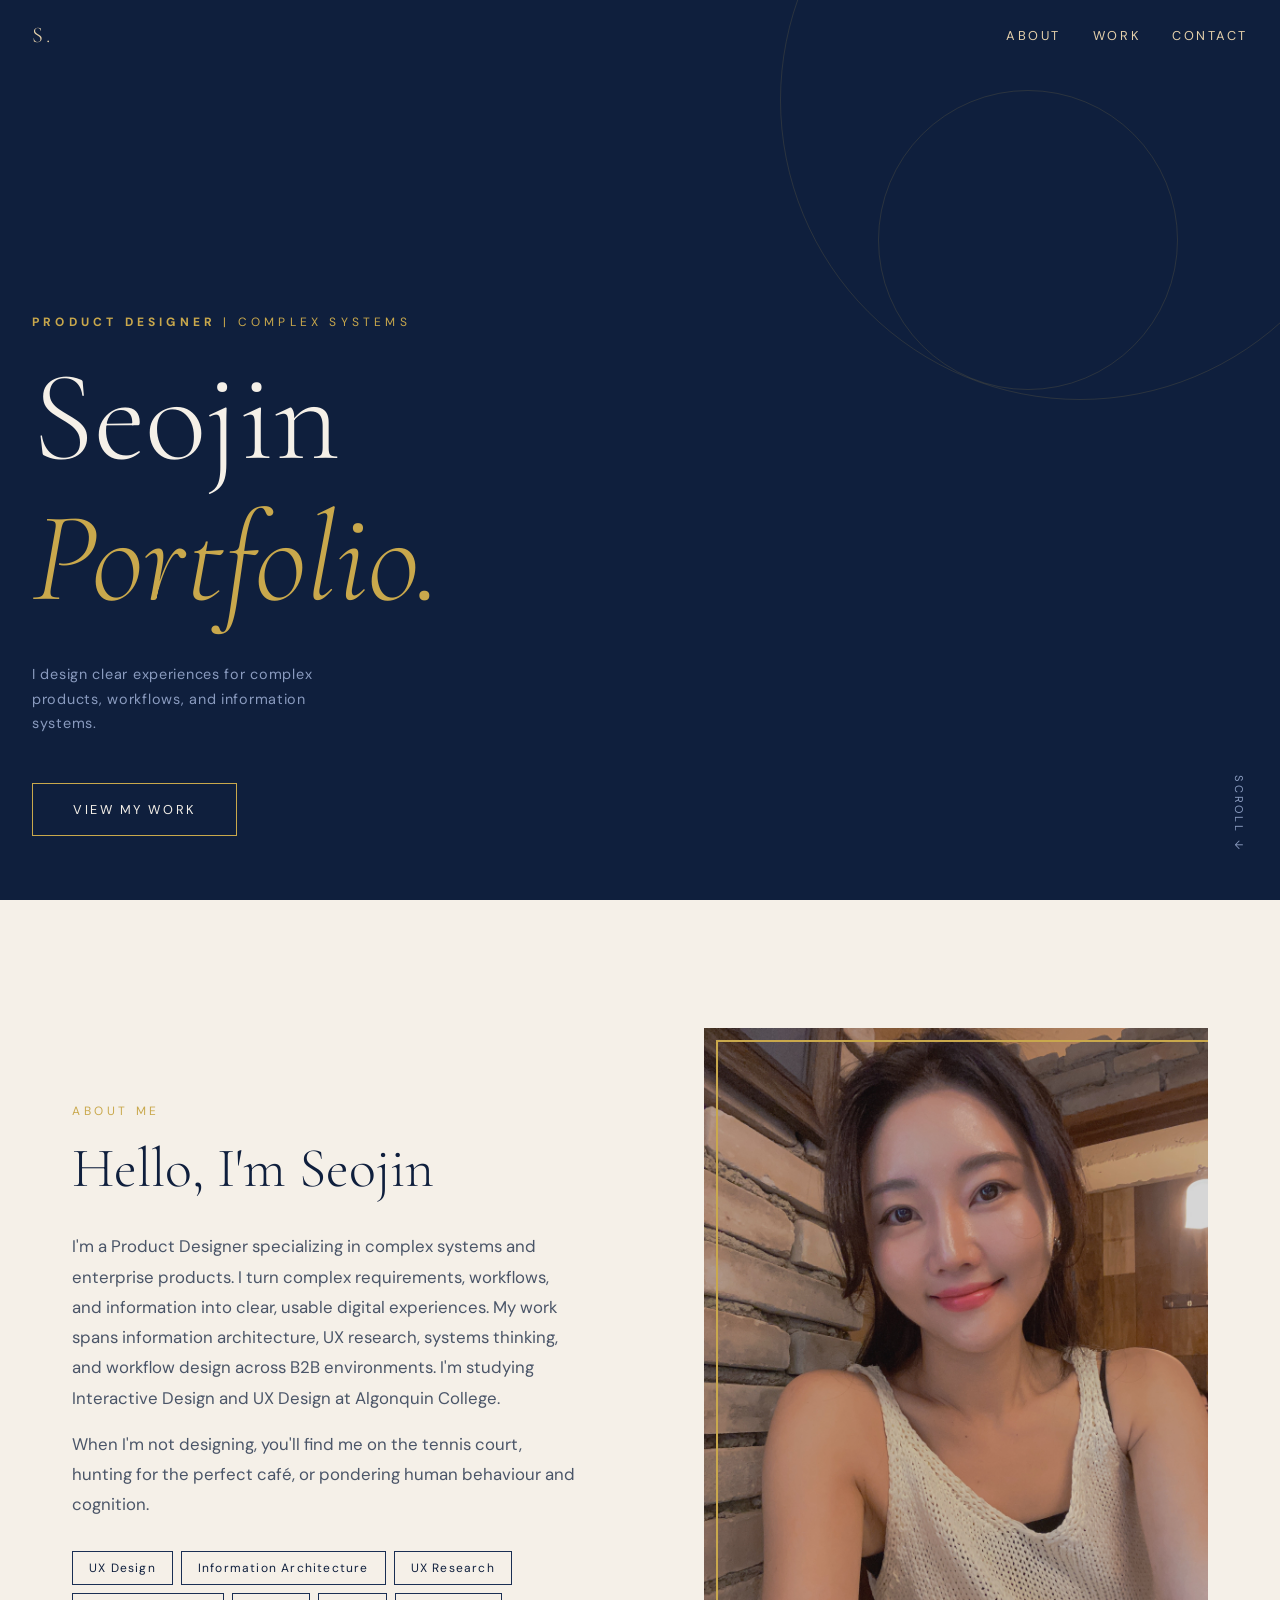
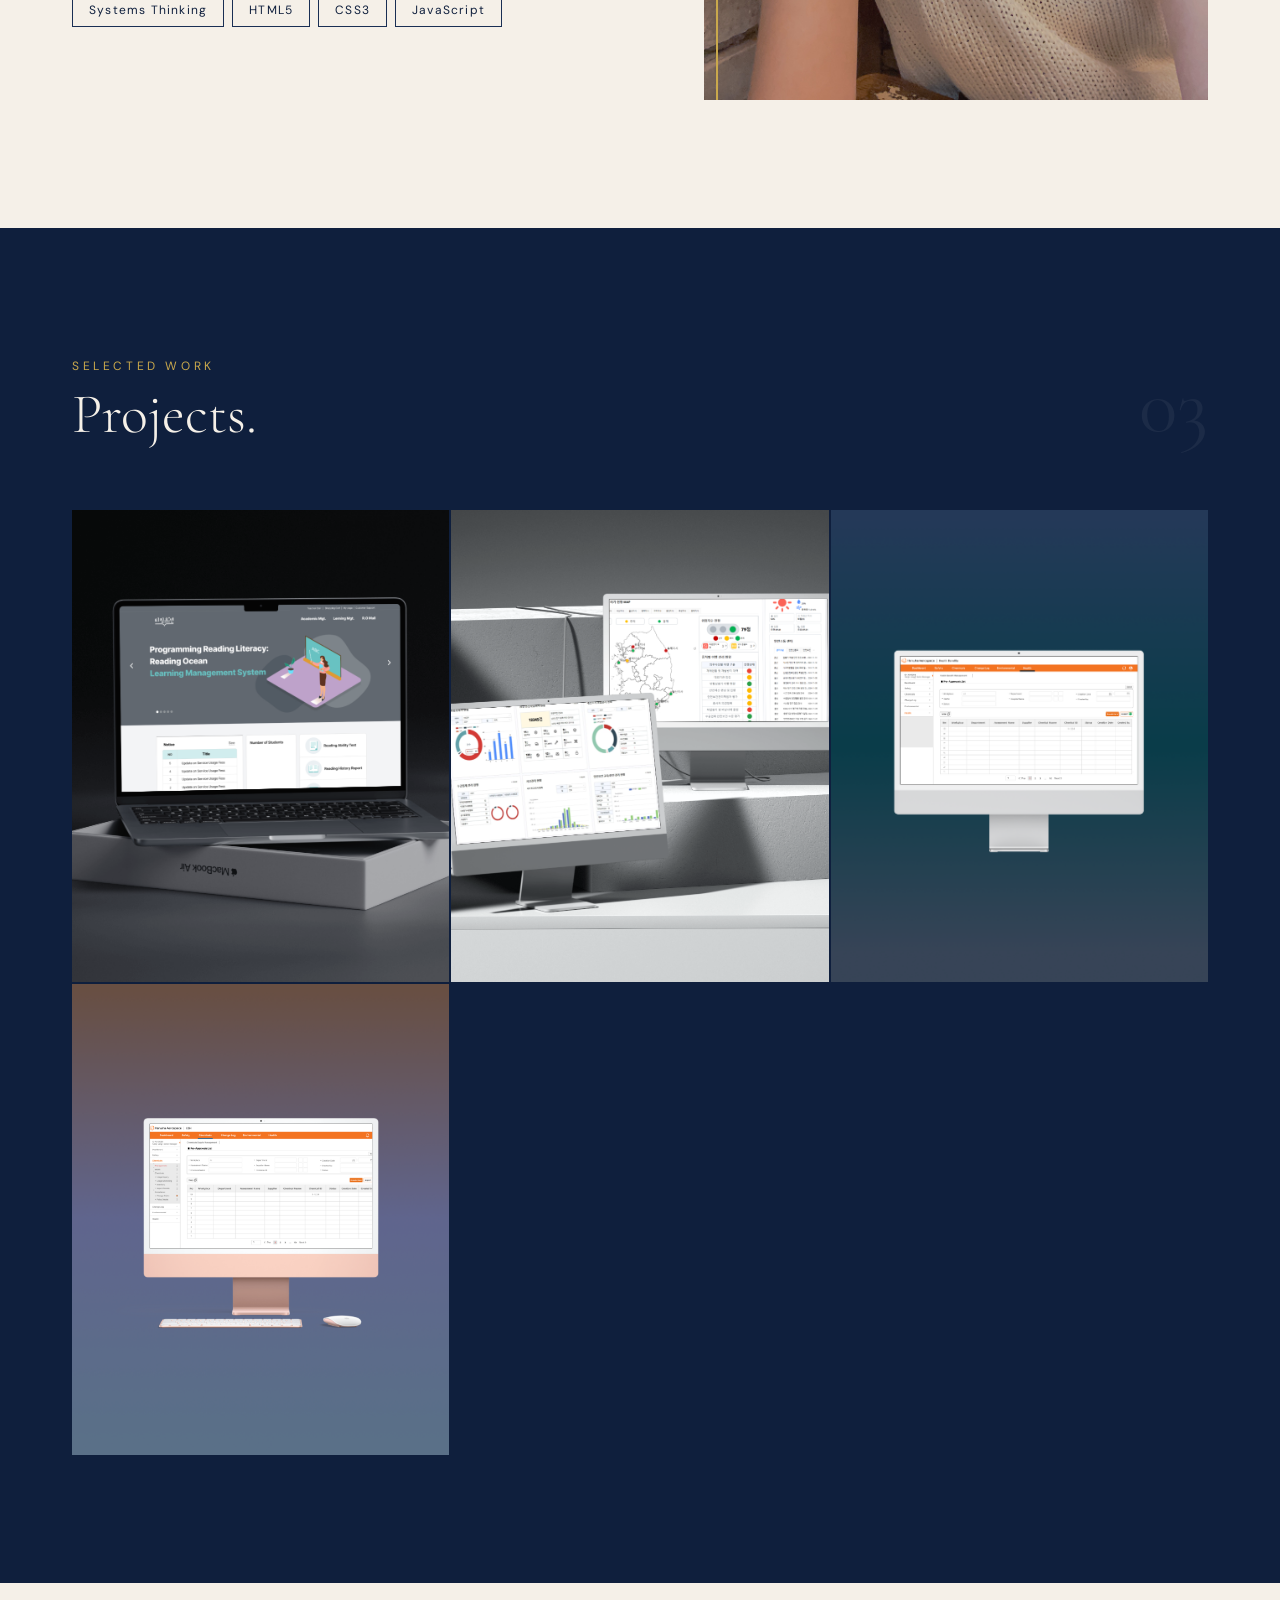
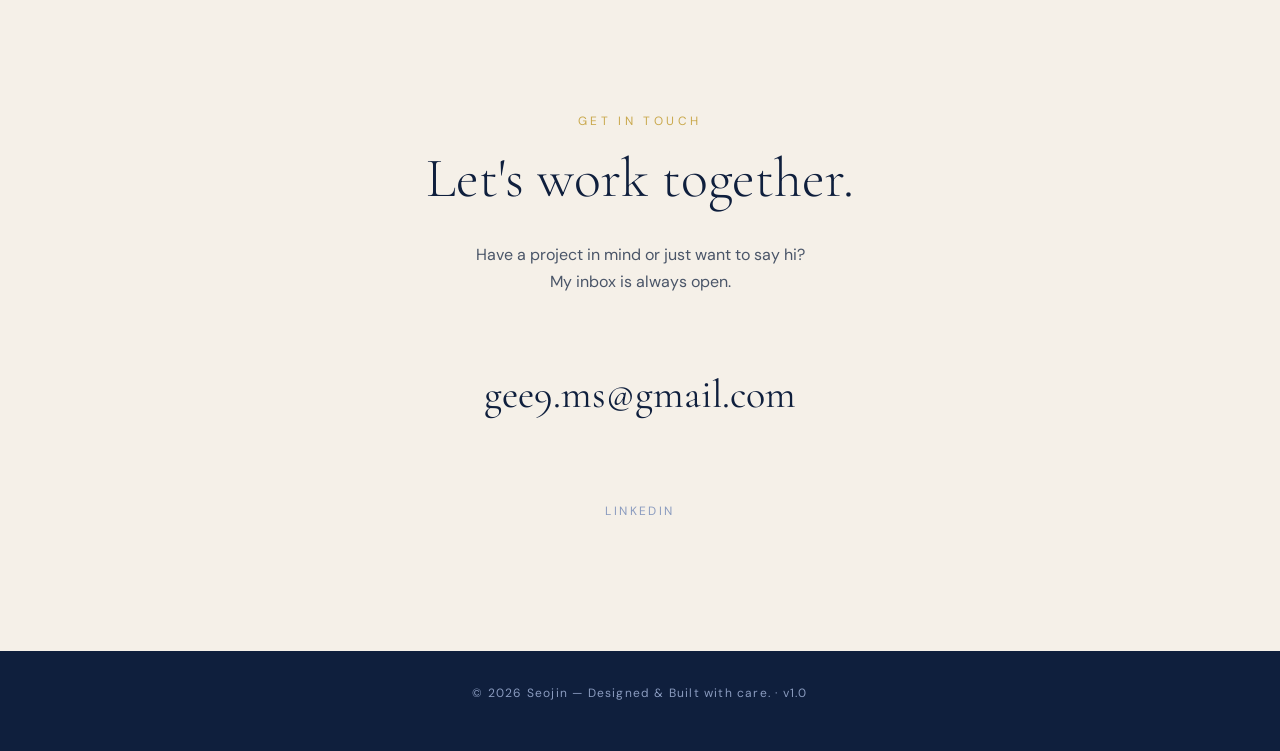
==== index.html @ 17ba5d55 "Update index.html" ====
<!DOCTYPE html>
<html lang="en">

<head>
  <meta charset="UTF-8" />
  <meta name="viewport" content="width=device-width, initial-scale=1.0" />
  <title>Seojin — Portfolio</title>

  <!-- Google Fonts -->
  <link rel="icon" type="image/svg+xml" href="favicon.svg">
  <link rel="preconnect" href="https://fonts.googleapis.com" />
  <link rel="preconnect" href="https://fonts.gstatic.com" crossorigin />
  <link href="https://fonts.googleapis.com/css2?family=Cormorant+Garamond:ital,wght@0,300;0,400;1,300;1,400&family=DM+Sans:wght@300;400;500&display=swap" rel="stylesheet" />

  <!-- CSS Normalize — must come BEFORE styles.css -->
  <link rel="stylesheet" href="css/normalize.css" />

  <!-- Main Stylesheet — last link in <head> -->
  <link rel="stylesheet" href="css/styles.css" />
</head>

<body>
 
  <!-- =====================================================================
       Navigation
       ===================================================================== -->
  <nav class="nav" aria-label="Main navigation">
    <a href="#hero" class="nav__logo">S.</a>
    
    <ul class="nav__links">
      <li><a href="#about">About</a></li>
      <li><a href="#projects">Work</a></li>
      <li><a href="#contact">Contact</a></li>
    </ul>
  </nav>


  <!-- =====================================================================
       SECTION 1 — Hero
       ===================================================================== -->
  <section class="hero" id="hero">

    <!-- Decorative background geometry -->
    <div class="hero__bg" aria-hidden="true">
      <div class="hero__circle hero__circle--1"></div>
      <div class="hero__circle hero__circle--2"></div>
    </div>

    <div class="hero__content">
      <p class="hero__eyebrow"><b>Product Designer</b> | Complex Systems</p>

      <h1 class="hero__name">
        Seojin
        <span>Portfolio.</span>
      </h1>

      <p class="hero__tagline">
        I design clear experiences for complex products, workflows, and information systems.
      </p>

      <a href="#projects" class="hero__cta">View My Work</a>
    </div>

    <p class="hero__scroll" aria-hidden="true">Scroll ↓</p>
  </section>


  <!-- =====================================================================
       SECTION 2 — About Me
       ===================================================================== -->
  <section class="about" id="about">

    <!-- Text column -->
    <div class="about__text-col">
      <p class="about__label">About Me</p>
      <h2 class="about__heading">Hello, I'm Seojin</h2>
      <p class="about__text">
        I'm a Product Designer specializing in complex systems and enterprise products.
        I turn complex requirements, workflows, and information into clear, usable digital experiences.
        My work spans information architecture, UX research, systems thinking, and workflow design
        across B2B environments.
        
        I'm studying Interactive Design and UX Design at Algonquin College.
      </p>
      <p class="about__text">
        When I'm not designing, you'll find me on the tennis court,
        hunting for the perfect café, or pondering human behaviour and cognition.
      </p>

      <ul class="about__skills" aria-label="Skills">
        <li class="about__skill-tag">UX Design</li>
        <li class="about__skill-tag">Information Architecture</li>
        <li class="about__skill-tag">UX Research</li>
        <li class="about__skill-tag">Systems Thinking</li>
        
        <li class="about__skill-tag">HTML5</li>
        <li class="about__skill-tag">CSS3</li>
        <li class="about__skill-tag">JavaScript</li>
      </ul>
    </div>

    <!-- Image / placeholder column -->
    <div class="about__image-wrap">
      <img src="images/about.JPG" alt="profile">
      <div class="about__placeholder" aria-hidden="true">K</div>
    </div>

  </section>


  <!-- =====================================================================
       SECTION 3 — Projects / Works
       ===================================================================== -->
  <section class="projects" id="projects">
    <div class="container">

      <div class="projects__header">
        <div>
          <p class="projects__label">Selected Work</p>
          <h2 class="projects__heading">Projects.</h2>
        </div>
        <span class="projects__count" aria-hidden="true">03</span>
      </div>

      <ul class="projects__grid" aria-label="Project list">

        <!-- Project 01 -->
        <li class="project-card project-card--1">
          <img src="images/reading-main-output.png" alt="brand-identtity-projt">
          <a href="lms.html">
          <div class="project-card__inner">
            <span class="project-card__num">01</span>
            <h3 class="project-card__title">LMS Redesign</h3>
            <span class="project-card__tag">B2B · Workflow · UX Research </span>
          </div>
          </a>
        </li>

        <!-- Project 02 -->
        <li class="project-card project-card--2">
          <img src="images/knoc-dashboard (2).png" alt="responsive-web-projt">
          <a href="knoc-dashboard-v2.html">
          <div class="project-card__inner">
            <span class="project-card__num">02</span>
            <h3 class="project-card__title">Public Sector Dashboard</h3>
            <span class="project-card__tag">Data Visualization · Multi-system Workflow · Enterprise UX</span>
          </div>
        </a>
        </li>

         <!-- Project 03 -->
        <li class="project-card project-card--3">
          <img src="images/hanwha-health-hero.png" alt="hanwha-health-benefit-erp-prjt">
          <a href="hanwha-health.html">
          <div class="project-card__inner">
            <span class="project-card__num">03</span>
            <h3 class="project-card__title">Health Befefit ERP</h3>
            <span class="project-card__tag">IA · Complex Workflowv · Reverse Engineering</span>
          </div>
          </a>
        </li>
        
        <!-- Project 04 -->
        <li class="project-card project-card--4">
          <a href="hanwha-chemical.html">
          <img src="images/hanwha-solution.png" alt="hanwha-chmcal-supply-erp-prjt">
           <div class="project-card__inner">
            <span class="project-card__num">04</span>
            <h3 class="project-card__title">Chemical Supply Mngt. ERP</h3>
            <span class="project-card__tag">IA · System Design · ERD data mapping </span>
          </div>
          </a>
        </li>

      </ul>
    </div>
  </section>


  <!-- =====================================================================
       SECTION 4 — Contact
       ===================================================================== -->
  <section class="contact" id="contact">
    <p class="contact__label">Get In Touch</p>
    <h2 class="contact__heading">Let's work together.</h2>
    <p class="contact__text">
      Have a project in mind or just want to say hi?<br />
      My inbox is always open.
    </p>

    <a href="mailto:gee9.ms@gmail.com" class="contact__email">
      gee9.ms@gmail.com
    </a>

    <ul class="contact__socials" aria-label="Social links">
      <li><a href="#" class="contact__social-link"></a></li>
      <li><a href="https://linkedin.com/in/seojin10" class="contact__social-link" target="_blank" rel="noopenner noreferrer">LinkedIn</a></li>
      <li><a href="#" class="contact__social-link"></a></li>
    </ul>
  </section>


  <!-- =====================================================================
       Footer
       ===================================================================== -->
  <footer class="footer">
    <p>&copy; 2026 Seojin — Designed &amp; Built with care. · v1.0</p>
  </footer>

</body>
</html>
---- css/styles.css ----
/* ==========================================================================
   styles.css — Kyunga Portfolio
   Author: Kyunga (with AI assistance — see OCN for details)
   ========================================================================== */

/* --------------------------------------------------------------------------
   CSS Custom Properties (Design Tokens)
   -------------------------------------------------------------------------- */
:root {
  --navy:        #0f1f3d;
  --navy-light:  #1a2f54;
  --cream:       #f5f0e8;
  --cream-dark:  #e8e0d0;
  --gold:        #c9a84c;
  --text-dark:   #0f1f3d;
  --text-light:  #f5f0e8;
  --text-muted:  #8a9bbf;

  --font-display: 'Cormorant Garamond', Georgia, serif;
  --font-body:    'DM Sans', Helvetica, sans-serif;

  --transition-fast:   0.25s ease;
  --transition-medium: 0.5s cubic-bezier(0.4, 0, 0.2, 1);

  --spacing-xs:  0.5rem;
  --spacing-sm:  1rem;
  --spacing-md:  2rem;
  --spacing-lg:  4rem;
  --spacing-xl:  8rem;

  --max-width: 1200px;
}

/* --------------------------------------------------------------------------
   Base Styles
   -------------------------------------------------------------------------- */
*, *::before, *::after {
  box-sizing: border-box;
}

html {
  scroll-behavior: smooth;
}

body {
  font-family: var(--font-body);
  background-color: var(--cream);
  color: var(--text-dark);
  font-size: 1rem;
  line-height: 1.7;
  overflow-x: hidden;
}

img {
  /* All images are responsive */
  max-width: 100%;
  height: auto;
  display: block;
}

a {
  color: inherit;
  text-decoration: none;
}

ul {
  list-style: none;
  margin: 0;
  padding: 0;
}

/* --------------------------------------------------------------------------
   Typography
   -------------------------------------------------------------------------- */
h1, h2, h3 {
  font-family: var(--font-display);
  font-weight: 300;
  line-height: 1.1;
  margin: 0;
}

h1 { font-size: clamp(3.5rem, 10vw, 8rem); }
h2 { font-size: clamp(2rem, 5vw, 3.5rem); }
h3 { font-size: 1.4rem; }

p {
  margin: 0 0 var(--spacing-sm);
}

/* --------------------------------------------------------------------------
   Layout Utilities
   -------------------------------------------------------------------------- */
.container {
  max-width: var(--max-width);
  margin: 0 auto;
  padding: 0 var(--spacing-md);
}

/* --------------------------------------------------------------------------
   Navigation
   -------------------------------------------------------------------------- */
.nav {
  position: fixed;
  top: 0;
  left: 0;
  right: 0;
  z-index: 100;
  padding: var(--spacing-sm) var(--spacing-md);
  display: flex;
  justify-content: space-between;
  align-items: center;
  mix-blend-mode: difference;
}

.nav__logo {
  font-family: var(--font-display);
  font-size: 1.4rem;
  color: var(--cream);
  letter-spacing: 0.15em;
  font-weight: 300;
}

.nav__links {
  display: flex;
  gap: var(--spacing-md);
}

.nav__links a {
  font-size: 0.8rem;
  letter-spacing: 0.2em;
  text-transform: uppercase;
  color: var(--cream);

  /* --- TRANSITION 1: nav link underline --- */
  position: relative;
  padding-bottom: 2px;
  transition: opacity var(--transition-fast);
}

.nav__links a::after {
  content: '';
  position: absolute;
  bottom: 0;
  left: 0;
  width: 0%;
  height: 1px;
  background: var(--cream);
  /* --- TRANSITION 1 continued: width expands on hover --- */
  transition: width var(--transition-medium);
}

.nav__links a:hover::after {
  width: 100%;
}

/* --------------------------------------------------------------------------
   SECTION 1 — Hero
   -------------------------------------------------------------------------- */
.hero {
  min-height: 100vh;
  background-color: var(--navy);
  display: flex;
  flex-direction: column;
  justify-content: flex-end;
  padding: var(--spacing-xl) var(--spacing-md) var(--spacing-lg);
  position: relative;
  overflow: hidden;
}

/* Decorative geometric background shapes */
.hero__bg {
  position: absolute;
  inset: 0;
  pointer-events: none;
}

.hero__circle {
  position: absolute;
  border-radius: 50%;
  border: 1px solid rgba(201, 168, 76, 0.15);
}

.hero__circle--1 {
  width: 600px;
  height: 600px;
  top: -200px;
  right: -100px;
  /* --- ANIMATION 1: slow rotating ring --- */
  animation: spin-slow 30s linear infinite;
}

.hero__circle--2 {
  width: 300px;
  height: 300px;
  top: 10%;
  right: 8%;
  animation: spin-slow 20s linear infinite reverse;
}

/* --- ANIMATION 1: Keyframe definition --- */
@keyframes spin-slow {
  from { transform: rotate(0deg); }
  to   { transform: rotate(360deg); }
}

.hero__content {
  position: relative;
  z-index: 1;
}

.hero__eyebrow {
  font-family: var(--font-body);
  font-size: 0.75rem;
  letter-spacing: 0.35em;
  text-transform: uppercase;
  color: var(--gold);
  margin-bottom: var(--spacing-sm);
  /* --- ANIMATION 2: fade + slide up on load --- */
  animation: fade-up 1s cubic-bezier(0.4, 0, 0.2, 1) 0.2s both;
}

.hero__name {
  color: var(--cream);
  /* translate property: slightly offset for asymmetric feel */
  transform: translateX(-0.03em);
  /* ANIMATION 2 continued */
  animation: fade-up 1s cubic-bezier(0.4, 0, 0.2, 1) 0.4s both;
}

.hero__name span {
  display: block;
  font-style: italic;
  color: var(--gold);
}

.hero__tagline {
  margin-top: var(--spacing-md);
  font-size: 0.9rem;
  color: var(--text-muted);
  letter-spacing: 0.05em;
  max-width: 320px;
  animation: fade-up 1s cubic-bezier(0.4, 0, 0.2, 1) 0.6s both;
}

.hero__cta {
  margin-top: var(--spacing-md);
  display: inline-block;
  padding: 0.9rem 2.5rem;
  border: 1px solid var(--gold);
  color: var(--cream);
  font-size: 0.8rem;
  letter-spacing: 0.2em;
  text-transform: uppercase;
  animation: fade-up 1s cubic-bezier(0.4, 0, 0.2, 1) 0.8s both;

  /* --- TRANSITION 2: button background fill on hover --- */
  transition: background-color var(--transition-medium),
              color var(--transition-medium),
              transform var(--transition-fast);
}

.hero__cta:hover {
  background-color: var(--gold);
  color: var(--navy);
  /* translate property used: subtle lift on hover */
  transform: translateY(-3px);
}

/* --- ANIMATION 2: Keyframe definition --- */
@keyframes fade-up {
  from {
    opacity: 0;
    transform: translateY(30px);
  }
  to {
    opacity: 1;
    transform: translateY(0);
  }
}

.hero__scroll {
  position: absolute;
  bottom: var(--spacing-md);
  right: var(--spacing-md);
  writing-mode: vertical-rl;
  font-size: 0.7rem;
  letter-spacing: 0.25em;
  color: var(--text-muted);
  text-transform: uppercase;
  animation: fade-up 1s ease 1.2s both;
}

/* --------------------------------------------------------------------------
   SECTION 2 — About Me
   -------------------------------------------------------------------------- */
.about {
  padding: var(--spacing-xl) var(--spacing-md);
  display: grid;
  grid-template-columns: 1fr 1fr;
  gap: var(--spacing-xl);
  max-width: var(--max-width);
  margin: 0 auto;
  align-items: center;
}

.about__label {
  font-size: 0.75rem;
  letter-spacing: 0.3em;
  text-transform: uppercase;
  color: var(--gold);
  margin-bottom: var(--spacing-sm);
}

.about__heading {
  color: var(--navy);
  margin-bottom: var(--spacing-md);
}

.about__text {
  color: #4a5568;
  font-size: 1.05rem;
  line-height: 1.8;
}

.about__skills {
  display: flex;
  flex-wrap: wrap;
  gap: var(--spacing-xs);
  margin-top: var(--spacing-md);
}

.about__skill-tag {
  padding: 0.35rem 1rem;
  border: 1px solid var(--navy-light);
  font-size: 0.75rem;
  letter-spacing: 0.1em;
  color: var(--navy);
  /* TRANSITION 2 continued: tag background on hover */
  transition: background-color var(--transition-fast),
              color var(--transition-fast);
}

.about__skill-tag:hover {
  background-color: var(--navy);
  color: var(--cream);
}

.about__image-wrap {
  position: relative;
  aspect-ratio: 3 / 4;
  background-color: var(--navy-light);
  overflow: hidden;

  .about__image-wrap img {
    width: 100%;
    heigh: 100%;
    object-fit: cover;
    object-position: top;
  }
}

.about__image-wrap::after {
  content: '';
  position: absolute;
  inset: 0;
  border: 2px solid var(--gold);
  /* translate property: offset decorative border */
  transform: translate(12px, 12px);
  pointer-events: none;
}

.about__placeholder {
  width: 100%;
  height: 100%;
  display: flex;
  align-items: center;
  justify-content: center;
  font-family: var(--font-display);
  font-size: 5rem;
  color: rgba(201, 168, 76, 0.3);
  font-style: italic;
}

/* --------------------------------------------------------------------------
   SECTION 3 — Projects / Works
   -------------------------------------------------------------------------- */
.projects {
  background-color: var(--navy);
  padding: var(--spacing-xl) var(--spacing-md);
}

.projects .container {
  max-width: var(--max-width);
}

.projects__header {
  display: flex;
  align-items: flex-end;
  justify-content: space-between;
  margin-bottom: var(--spacing-lg);
}

.projects__label {
  font-size: 0.75rem;
  letter-spacing: 0.3em;
  text-transform: uppercase;
  color: var(--gold);
  margin-bottom: var(--spacing-xs);
}

.projects__heading {
  color: var(--cream);
}

.projects__count {
  font-family: var(--font-display);
  font-size: 5rem;
  color: rgba(245, 240, 232, 0.06);
  line-height: 1;
}

.projects__grid {
  display: grid;
  grid-template-columns: repeat(3, 1fr);
  gap: 2px;
}

.project-card {
  position: relative;
  aspect-ratio: 4 / 5;
  background-color: var(--navy-light);
  overflow: hidden;
  cursor: pointer;
}

.project-card img {
  width: 100%;
  height: 100%;
  object-fit: cover;
  object-position: center;
}

.project-card a {
  display: block;
  width: 100%;
  height: 100%;
  color: inherit;
}

.project-card__inner {
  position: absolute;
  inset: 0;
  display: flex;
  flex-direction: column;
  justify-content: flex-end;
  padding: var(--spacing-md);
  background: linear-gradient(to top, rgba(15, 31, 61, 0.95) 0%, transparent 60%);

  /* TRANSITION 1 continued: overlay slides up on hover */
  transform: translateY(60%);
  transition: transform var(--transition-medium);
}

.project-card:hover .project-card__inner {
  transform: translateY(0);
}

.project-card__num {
  font-family: var(--font-display);
  font-size: 0.75rem;
  color: var(--gold);
  letter-spacing: 0.2em;
  margin-bottom: var(--spacing-xs);
}

.project-card__title {
  font-family: var(--font-display);
  font-size: 1.5rem;
  color: var(--cream);
  font-weight: 300;
  margin-bottom: var(--spacing-xs);
}

.project-card__tag {
  font-size: 0.7rem;
  letter-spacing: 0.15em;
  text-transform: uppercase;
  color: var(--text-muted);
}

/* Colour blocks as image placeholders */
.project-card--1 { background-color: #1a2f54; }
.project-card--2 { background-color: #162744; }
.project-card--3 { background-color: #0d1b30; }

/* --------------------------------------------------------------------------
   SECTION 4 — Contact
   -------------------------------------------------------------------------- */
.contact {
  padding: var(--spacing-xl) var(--spacing-md);
  text-align: center;
  max-width: 700px;
  margin: 0 auto;
}

.contact__label {
  font-size: 0.75rem;
  letter-spacing: 0.3em;
  text-transform: uppercase;
  color: var(--gold);
  margin-bottom: var(--spacing-sm);
}

.contact__heading {
  color: var(--navy);
  margin-bottom: var(--spacing-md);
}

.contact__text {
  color: #4a5568;
  margin-bottom: var(--spacing-lg);
}

.contact__email {
  font-family: var(--font-display);
  font-size: clamp(1.5rem, 4vw, 2.5rem);
  color: var(--navy);
  display: inline-block;
  position: relative;
  padding-bottom: 4px;

  /* TRANSITION 2 continued: underline grows */
  transition: color var(--transition-fast);
}

.contact__email::after {
  content: '';
  position: absolute;
  bottom: 0;
  left: 50%;
  width: 0;
  height: 1px;
  background: var(--navy);
  transition: width var(--transition-medium), left var(--transition-medium);
}

.contact__email:hover {
  color: var(--gold);
}

.contact__email:hover::after {
  left: 0;
  width: 100%;
  background: var(--gold);
}

.contact__socials {
  display: flex;
  justify-content: center;
  gap: var(--spacing-md);
  margin-top: var(--spacing-lg);
}

.contact__social-link {
  font-size: 0.75rem;
  letter-spacing: 0.2em;
  text-transform: uppercase;
  color: var(--text-muted);
  transition: color var(--transition-fast), transform var(--transition-fast);
}

.contact__social-link:hover {
  color: var(--navy);
  /* translate property: subtle lift */
  transform: translateY(-2px);
}

/* --------------------------------------------------------------------------
   Footer
   -------------------------------------------------------------------------- */
.footer {
  background-color: var(--navy);
  color: var(--text-muted);
  text-align: center;
  padding: var(--spacing-md);
  font-size: 0.75rem;
  letter-spacing: 0.1em;
}

/* --------------------------------------------------------------------------
   Responsive — Tablet & Mobile
   -------------------------------------------------------------------------- */
@media (max-width: 900px) {
  .projects__grid {
    grid-template-columns: 1fr 1fr;
  }

  .about {
    grid-template-columns: 1fr;
    gap: var(--spacing-lg);
  }

  .about__image-wrap {
    max-width: 350px;
  }
}

@media (max-width: 600px) {
  .projects__grid {
    grid-template-columns: 1fr;
  }

  .projects__header {
    flex-direction: column;
    align-items: flex-start;
    gap: var(--spacing-sm);
  }

  .nav__links {
    display: none;
  }

  .hero {
    padding: var(--spacing-xl) var(--spacing-sm) var(--spacing-lg);
  }
}
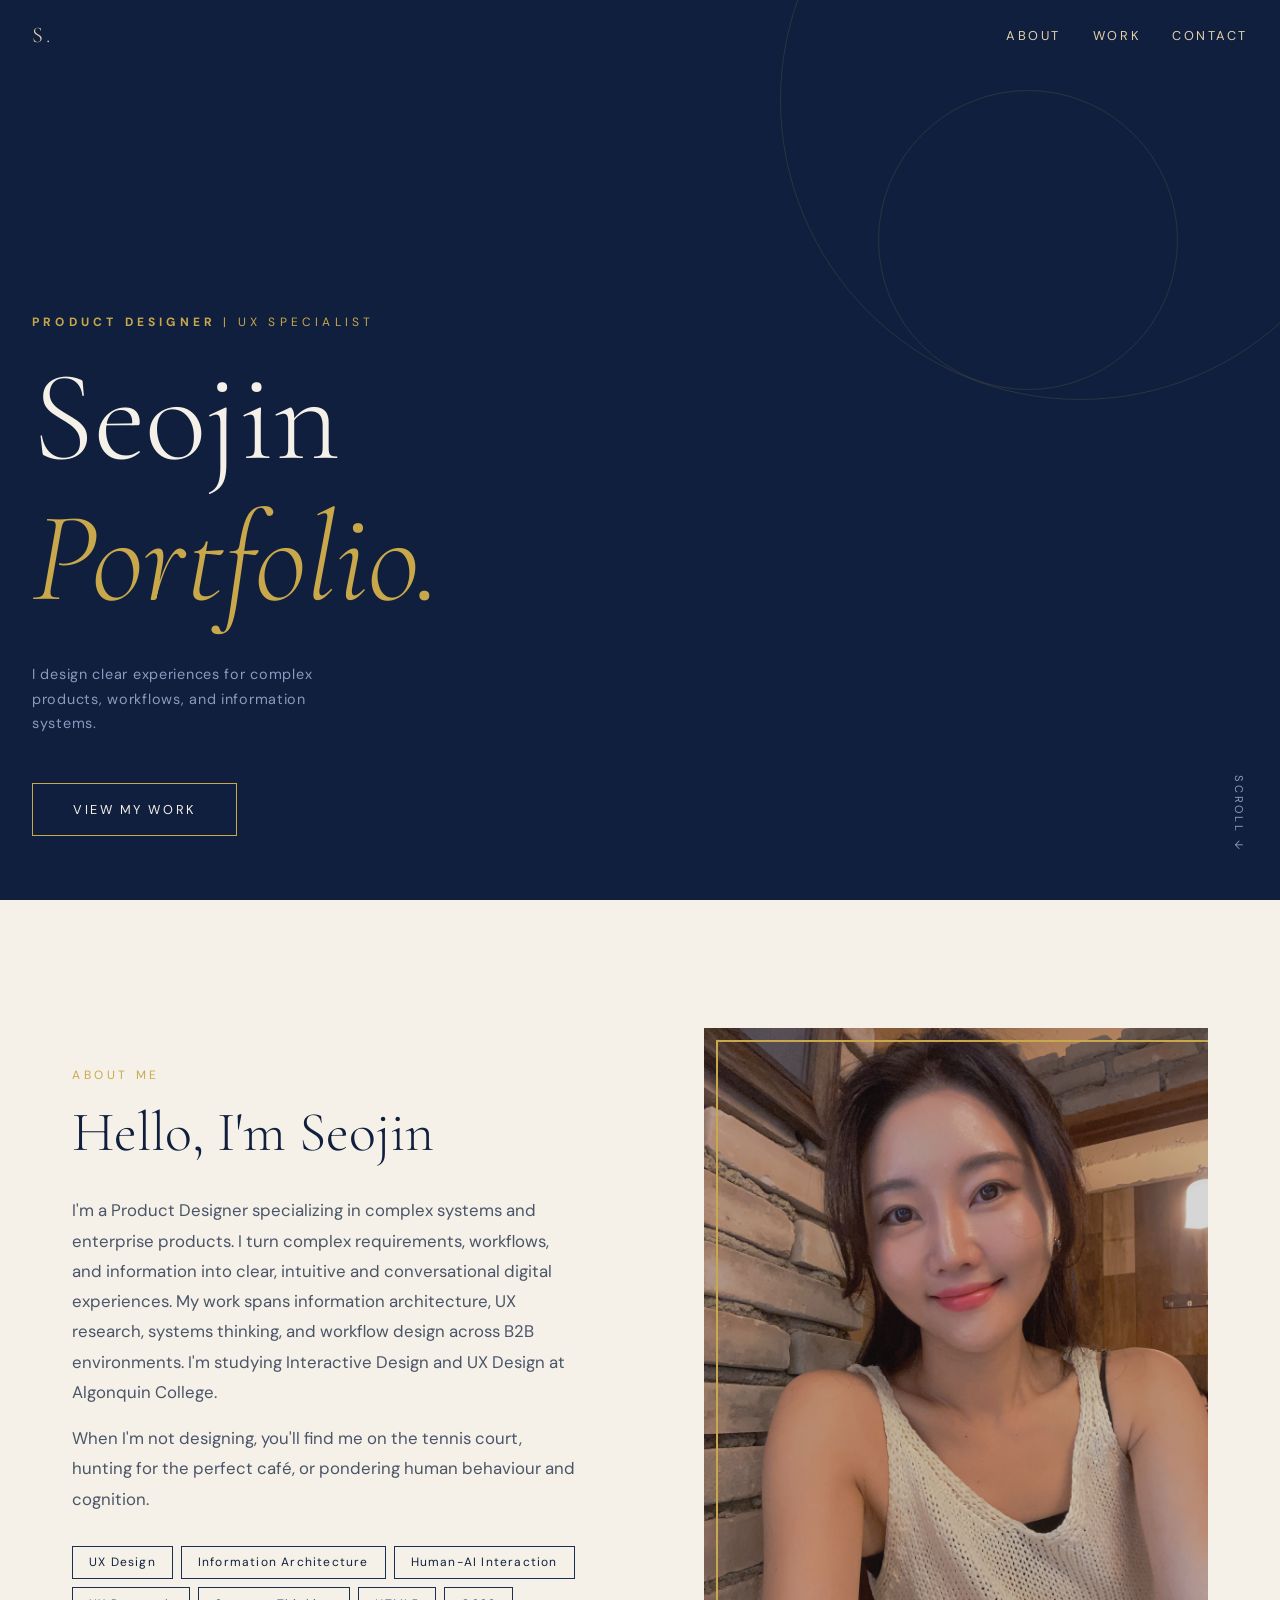
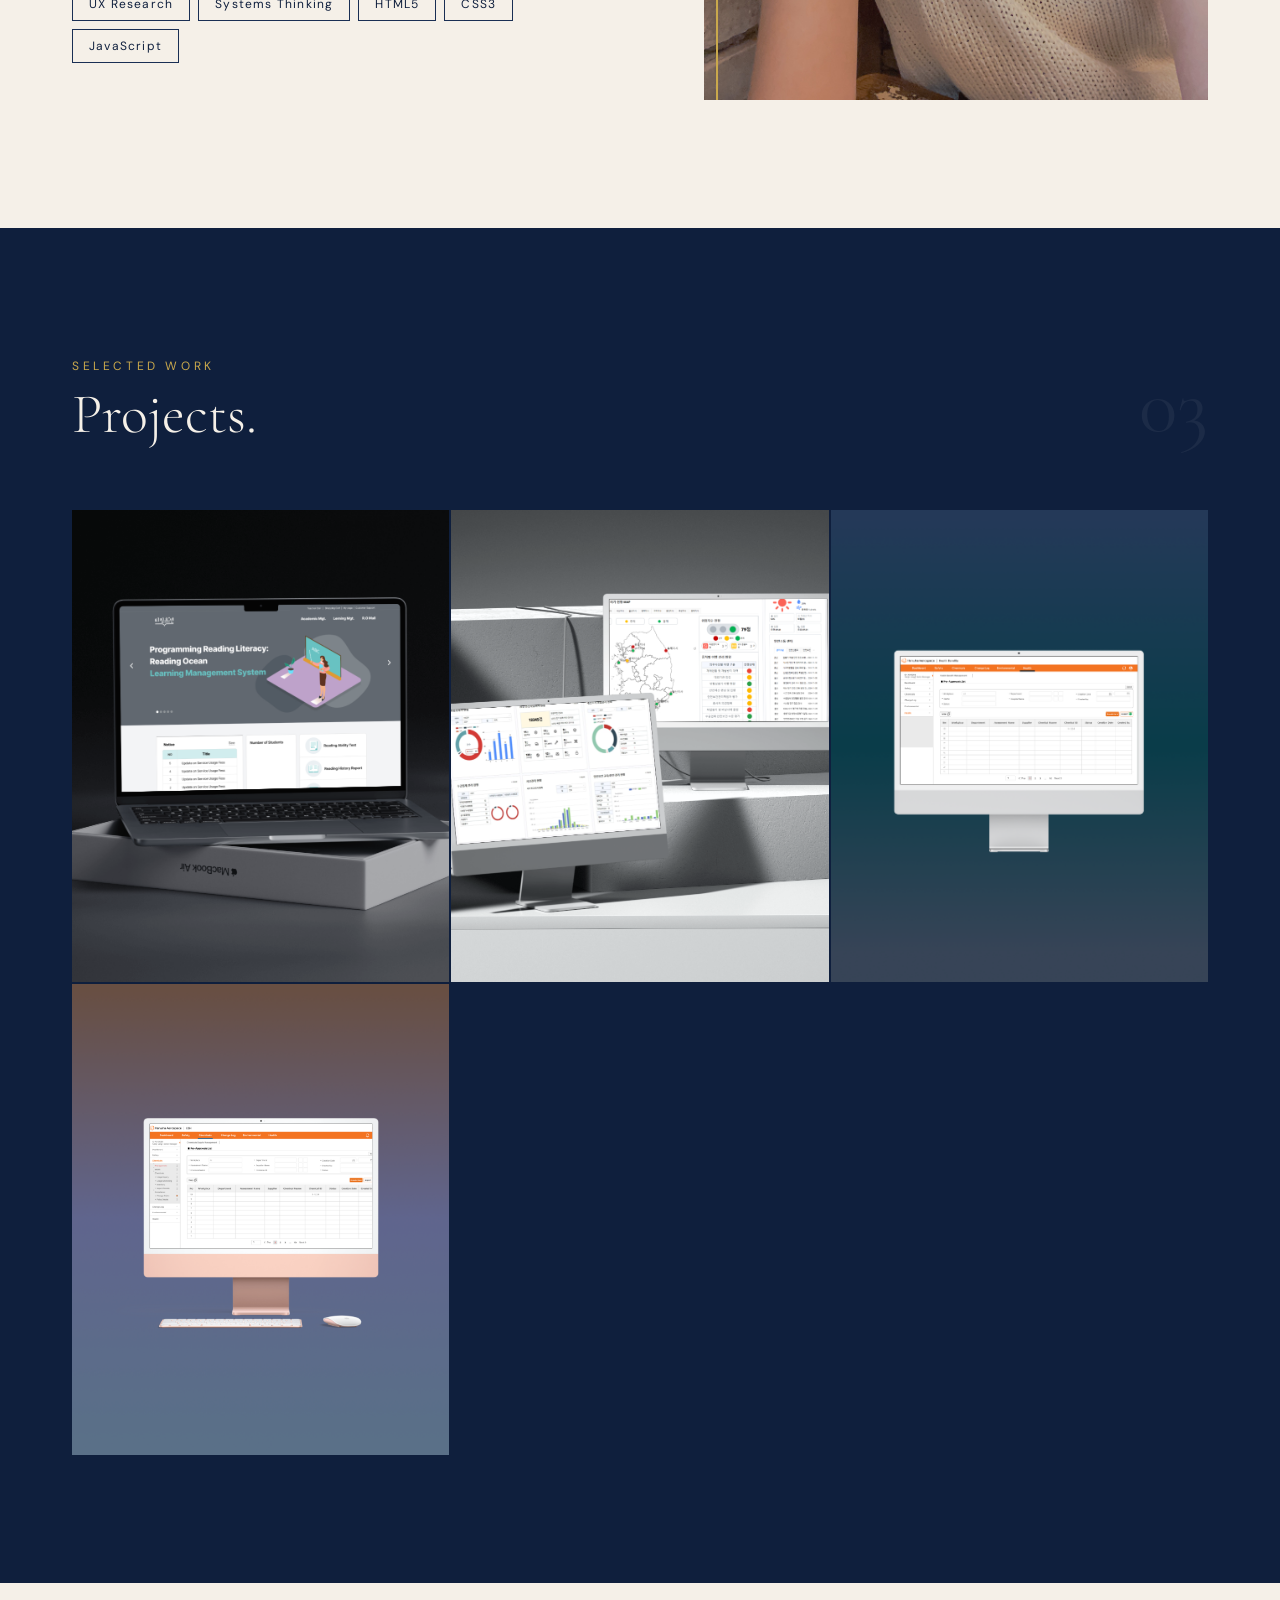
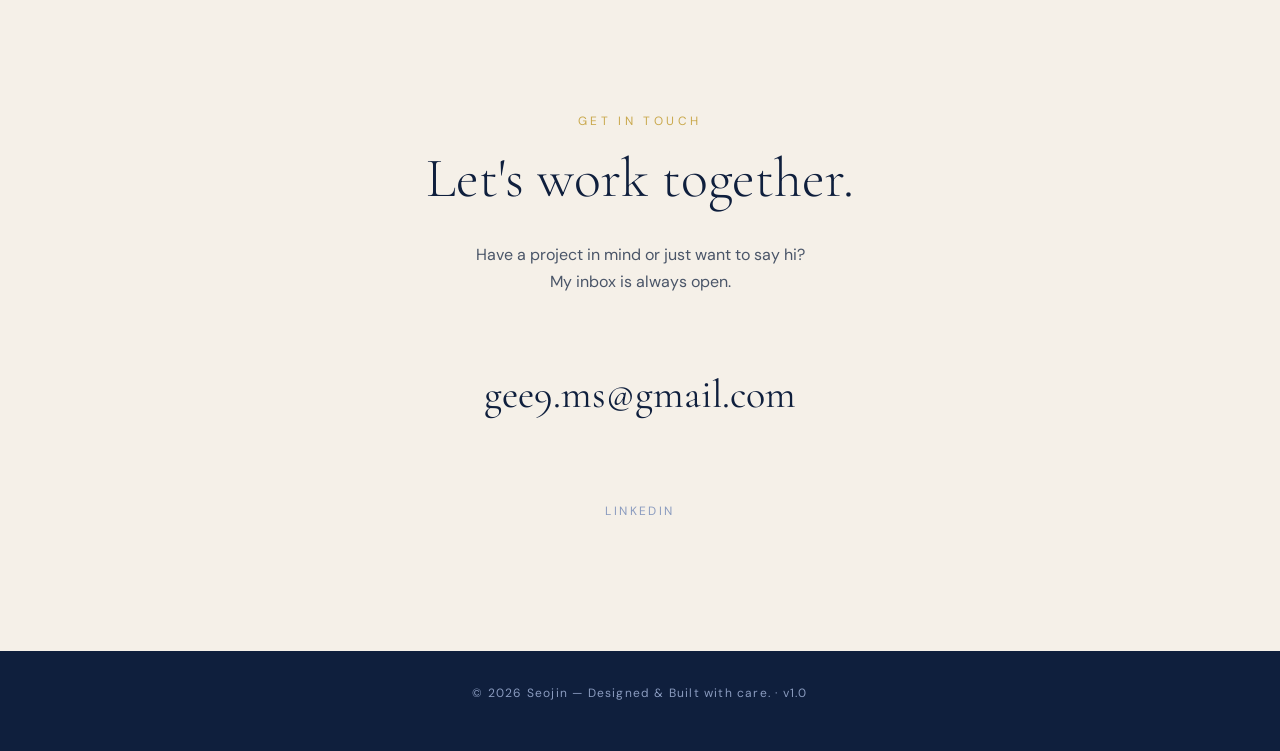
==== commit ee0459a0: "Update text for clarity and consistency" ====
--- a/index.html
+++ b/index.html
@@ -47,7 +47,7 @@
     </div>
 
     <div class="hero__content">
-      <p class="hero__eyebrow"><b>Product Designer</b> | Complex Systems</p>
+      <p class="hero__eyebrow"><b>Product Designer</b> | UX Specialist</p>
 
       <h1 class="hero__name">
         Seojin
@@ -76,7 +76,7 @@
       <h2 class="about__heading">Hello, I'm Seojin</h2>
       <p class="about__text">
         I'm a Product Designer specializing in complex systems and enterprise products.
-        I turn complex requirements, workflows, and information into clear, usable digital experiences.
+        I turn complex requirements, workflows, and information into clear, intuitive and conversational digital experiences.
         My work spans information architecture, UX research, systems thinking, and workflow design
         across B2B environments.
         
@@ -90,6 +90,7 @@
       <ul class="about__skills" aria-label="Skills">
         <li class="about__skill-tag">UX Design</li>
         <li class="about__skill-tag">Information Architecture</li>
+        <li class="about__skill-tag">Human-AI Interaction</li>
         <li class="about__skill-tag">UX Research</li>
         <li class="about__skill-tag">Systems Thinking</li>
         
@@ -154,8 +155,8 @@
           <a href="hanwha-health.html">
           <div class="project-card__inner">
             <span class="project-card__num">03</span>
-            <h3 class="project-card__title">Health Befefit ERP</h3>
-            <span class="project-card__tag">IA · Complex Workflowv · Reverse Engineering</span>
+            <h3 class="project-card__title">Health benefit ERP</h3>
+            <span class="project-card__tag">IA · Complex Workflow · Reverse Engineering</span>
           </div>
           </a>
         </li>
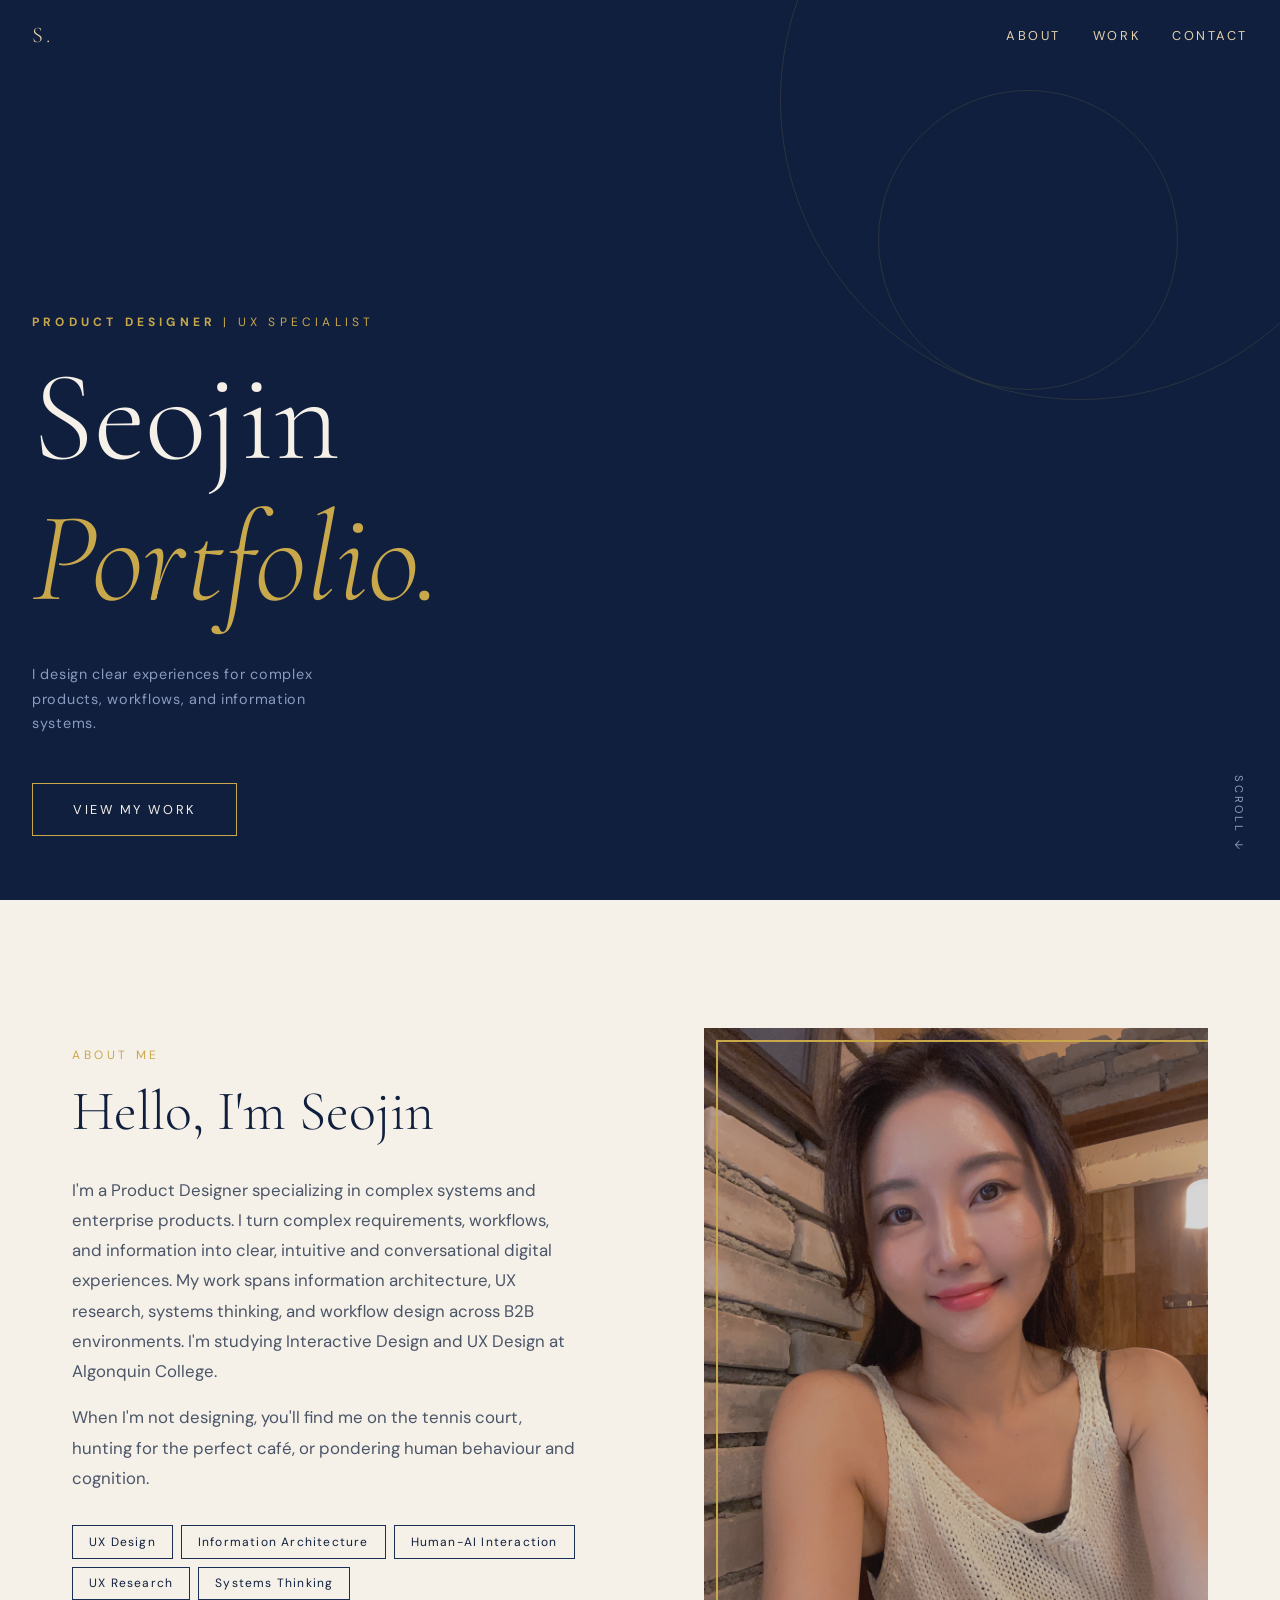
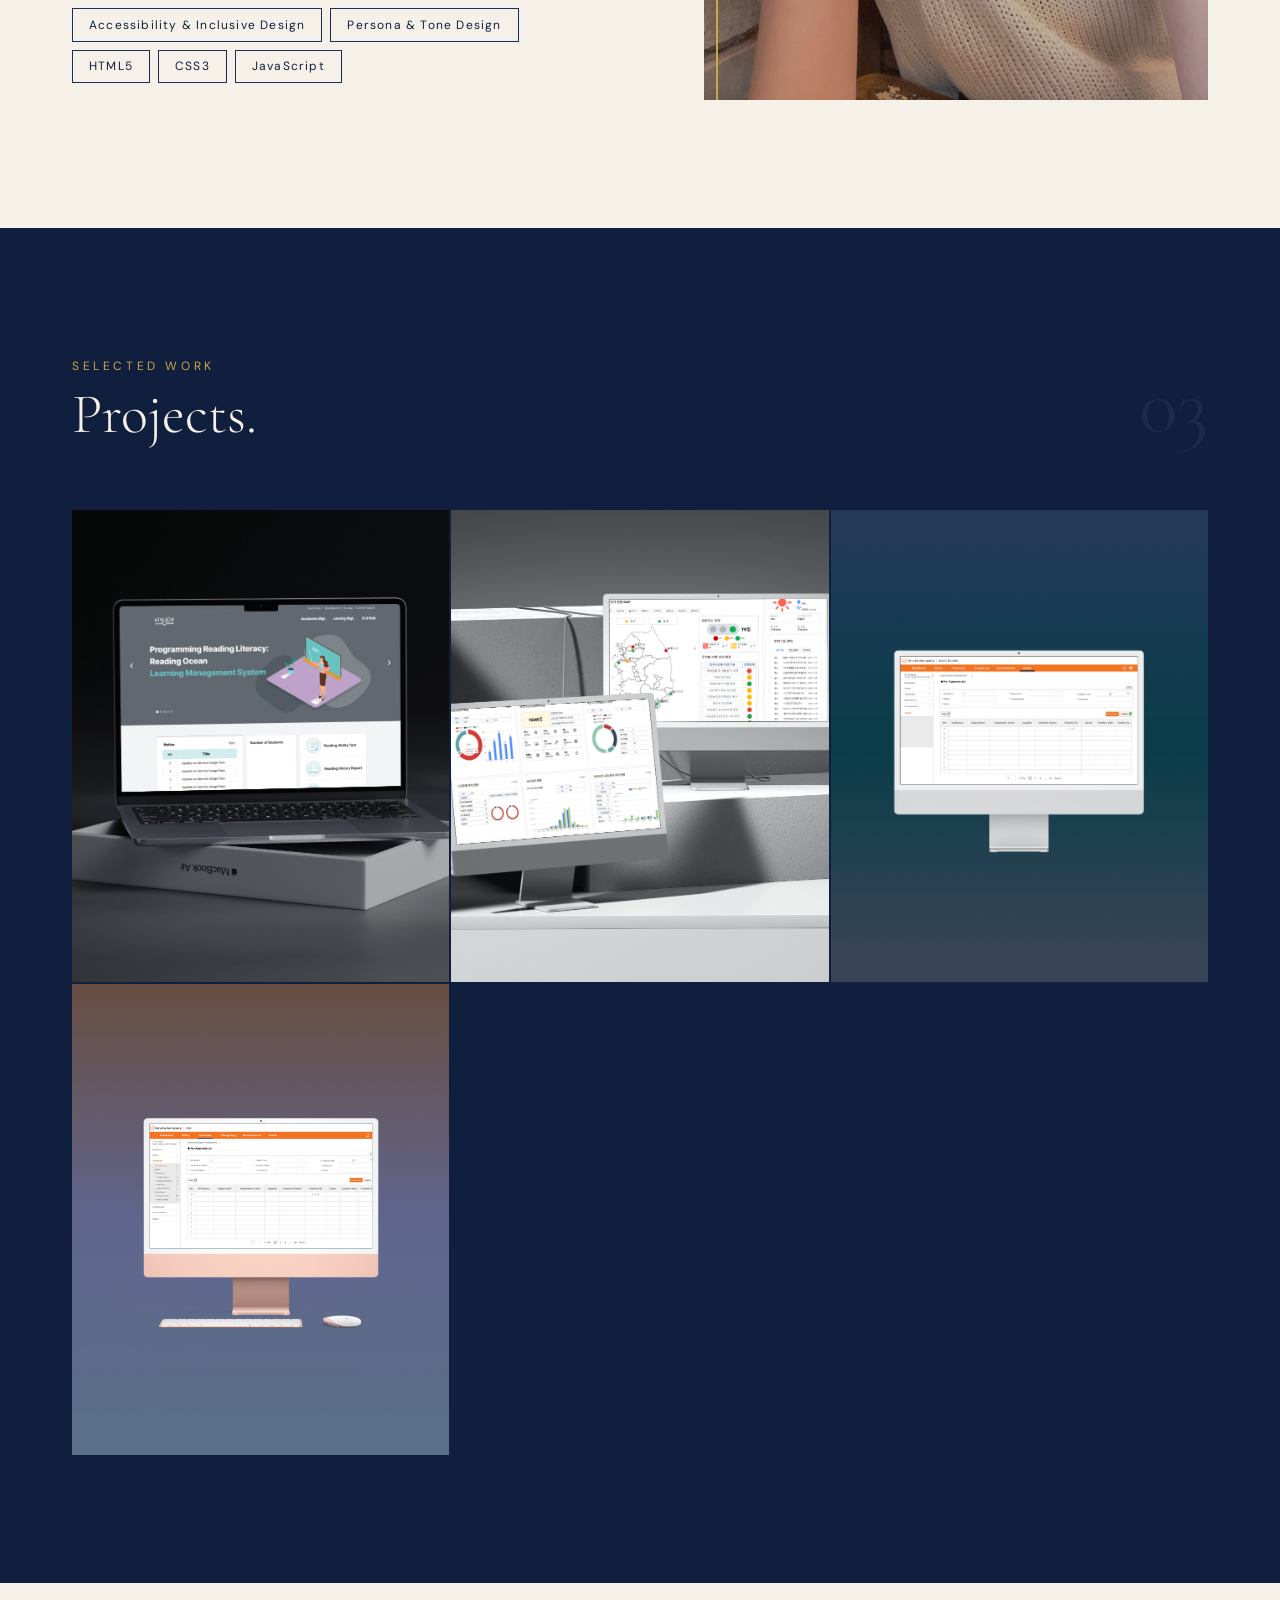
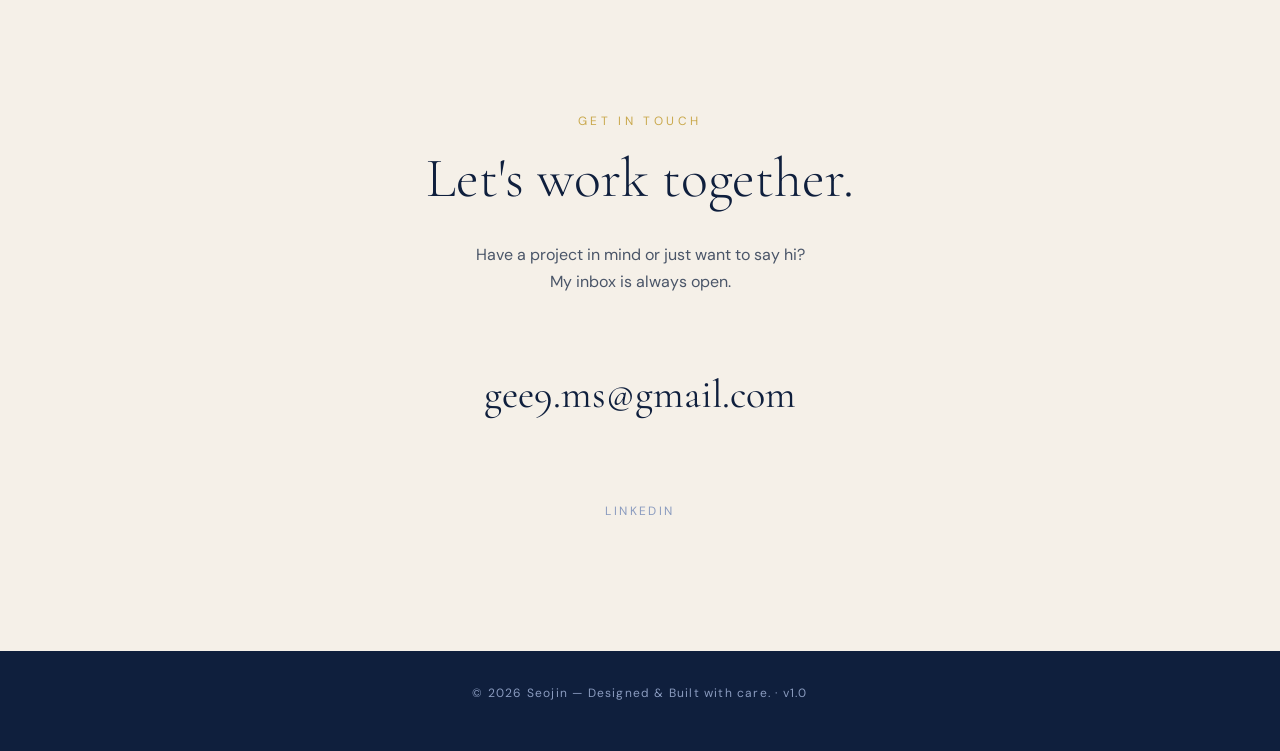
==== commit 87f921b0: "Add skills for Accessibility and Persona Design" ====
--- a/index.html
+++ b/index.html
@@ -93,7 +93,9 @@
         <li class="about__skill-tag">Human-AI Interaction</li>
         <li class="about__skill-tag">UX Research</li>
         <li class="about__skill-tag">Systems Thinking</li>
-        
+        <li class="about__skill-tag">Accessibility & Inclusive Design</li>
+        <li class="about__skill-tag">Persona & Tone Design</li>
+                
         <li class="about__skill-tag">HTML5</li>
         <li class="about__skill-tag">CSS3</li>
         <li class="about__skill-tag">JavaScript</li>
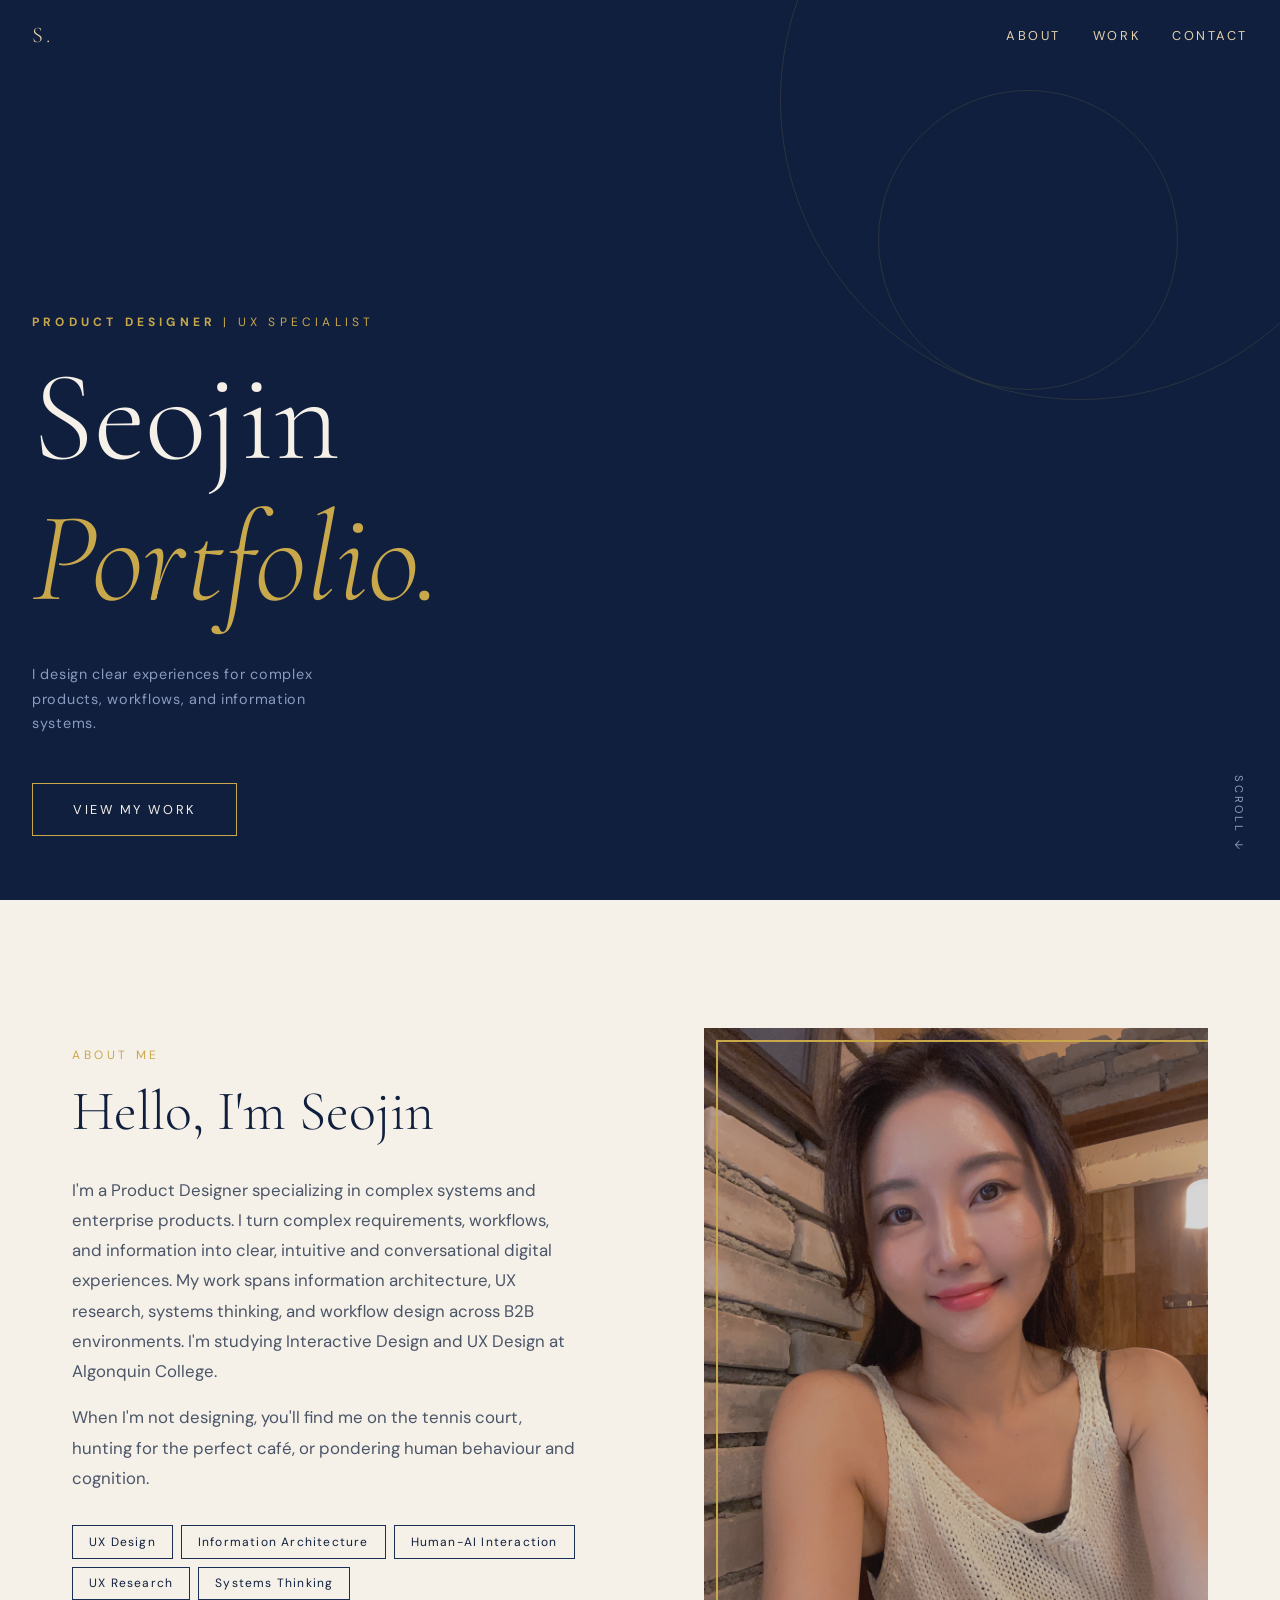
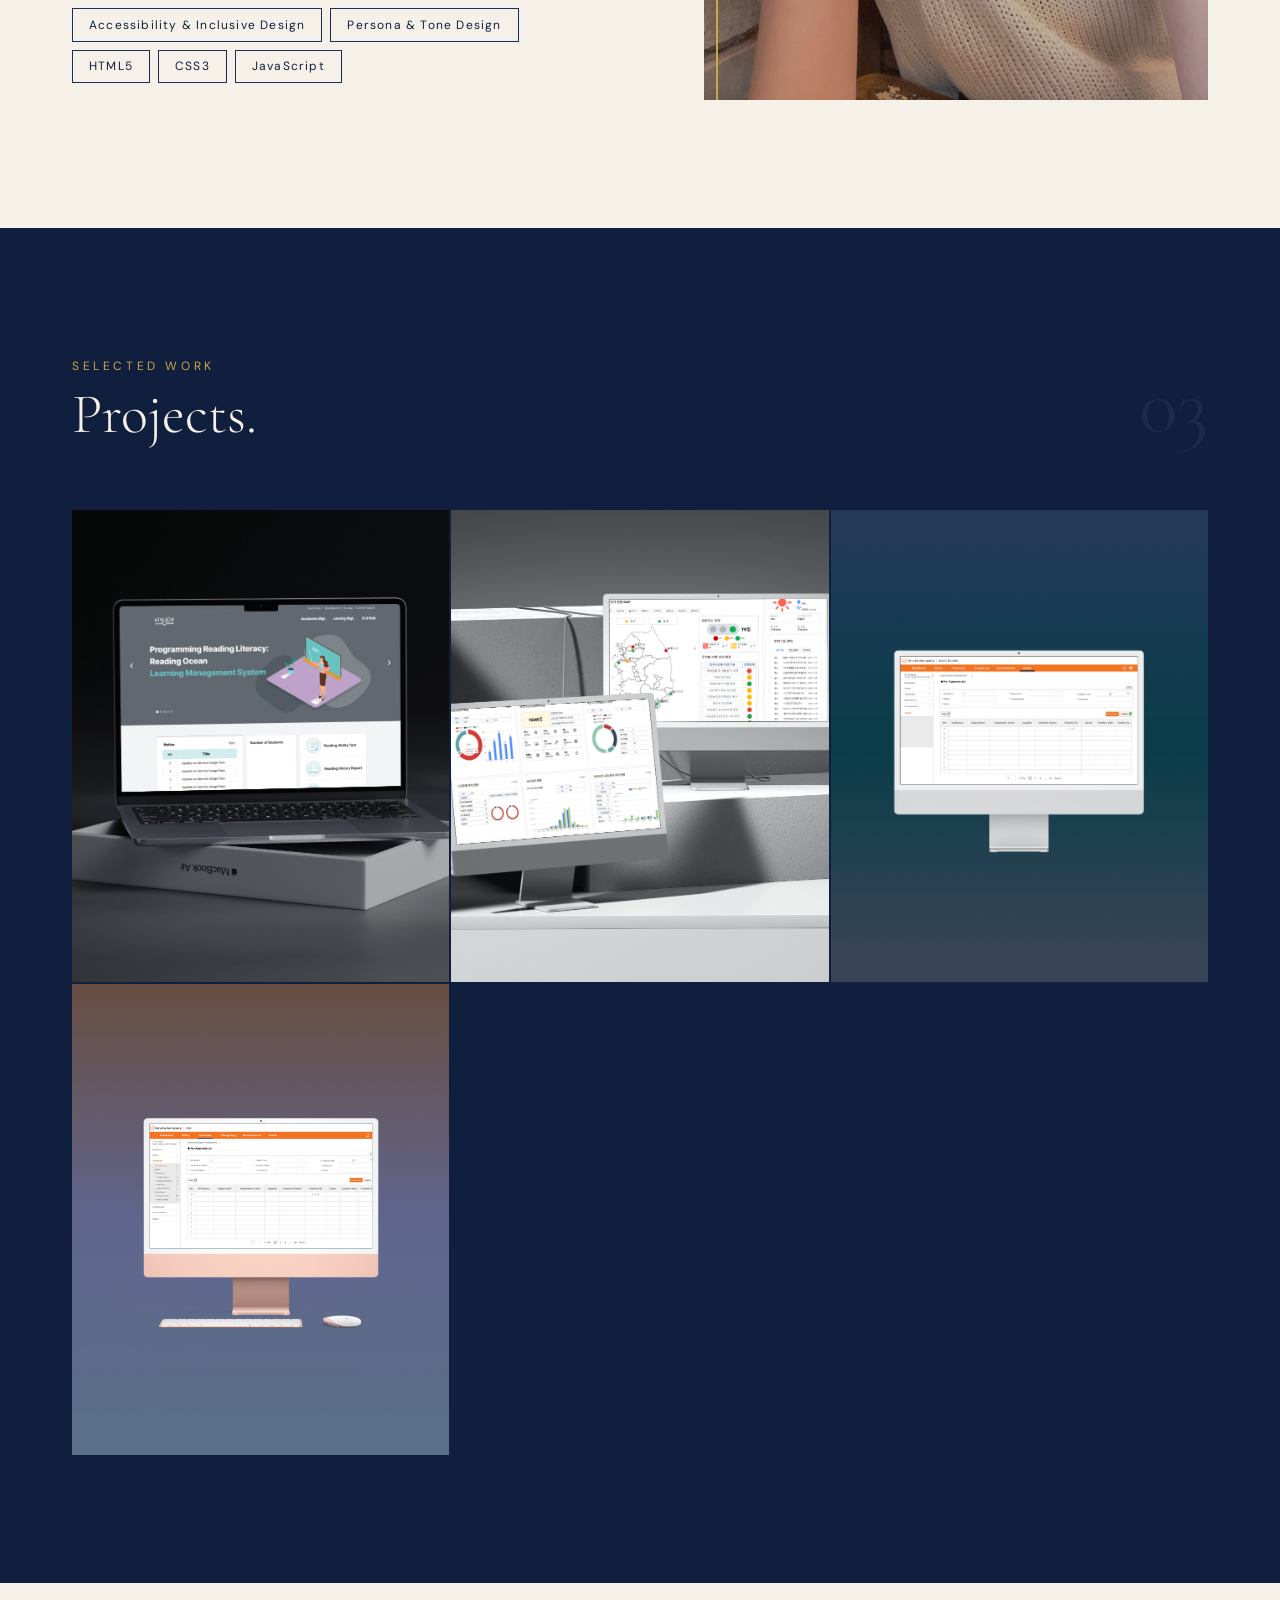
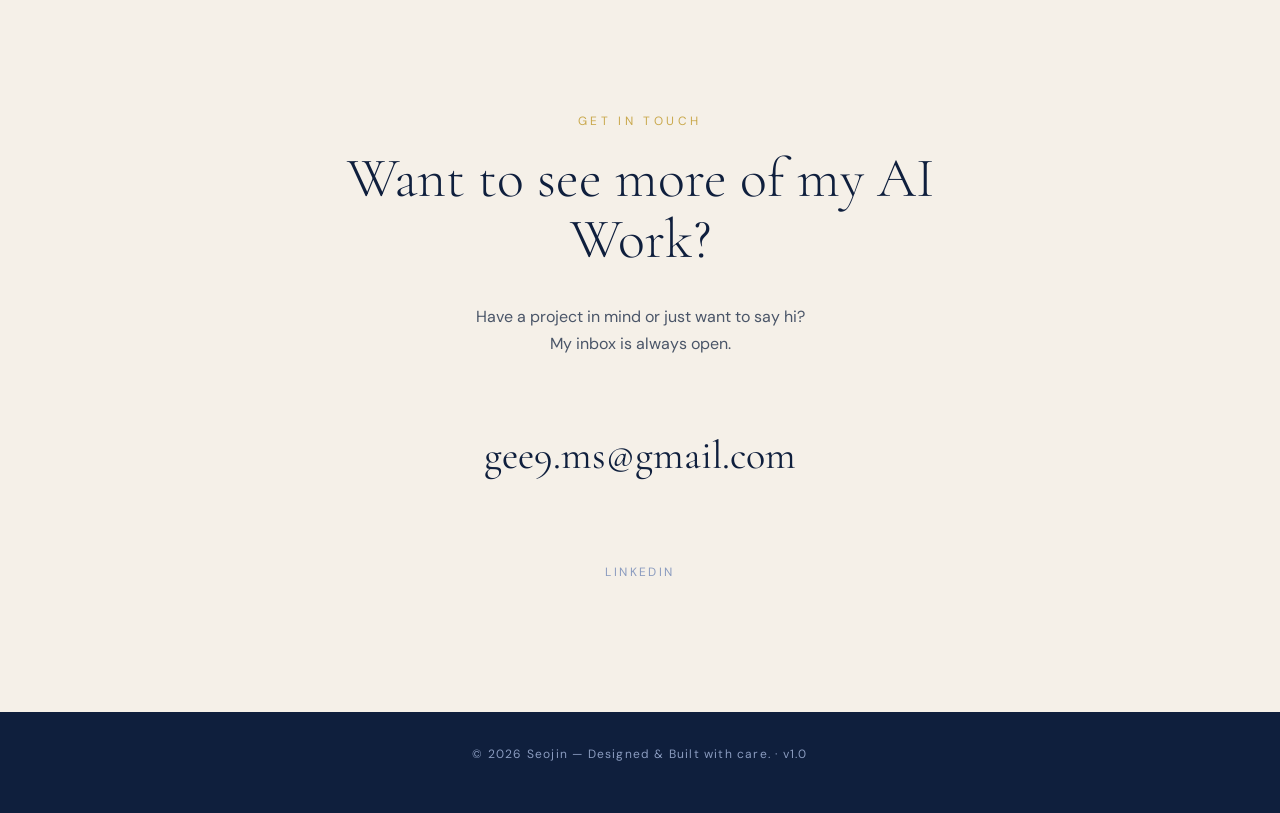
==== commit cb35da35: "Update contact heading in index.html" ====
--- a/index.html
+++ b/index.html
@@ -185,7 +185,7 @@
        ===================================================================== -->
   <section class="contact" id="contact">
     <p class="contact__label">Get In Touch</p>
-    <h2 class="contact__heading">Let's work together.</h2>
+    <h2 class="contact__heading">Want to see more of my AI Work?</h2>
     <p class="contact__text">
       Have a project in mind or just want to say hi?<br />
       My inbox is always open.
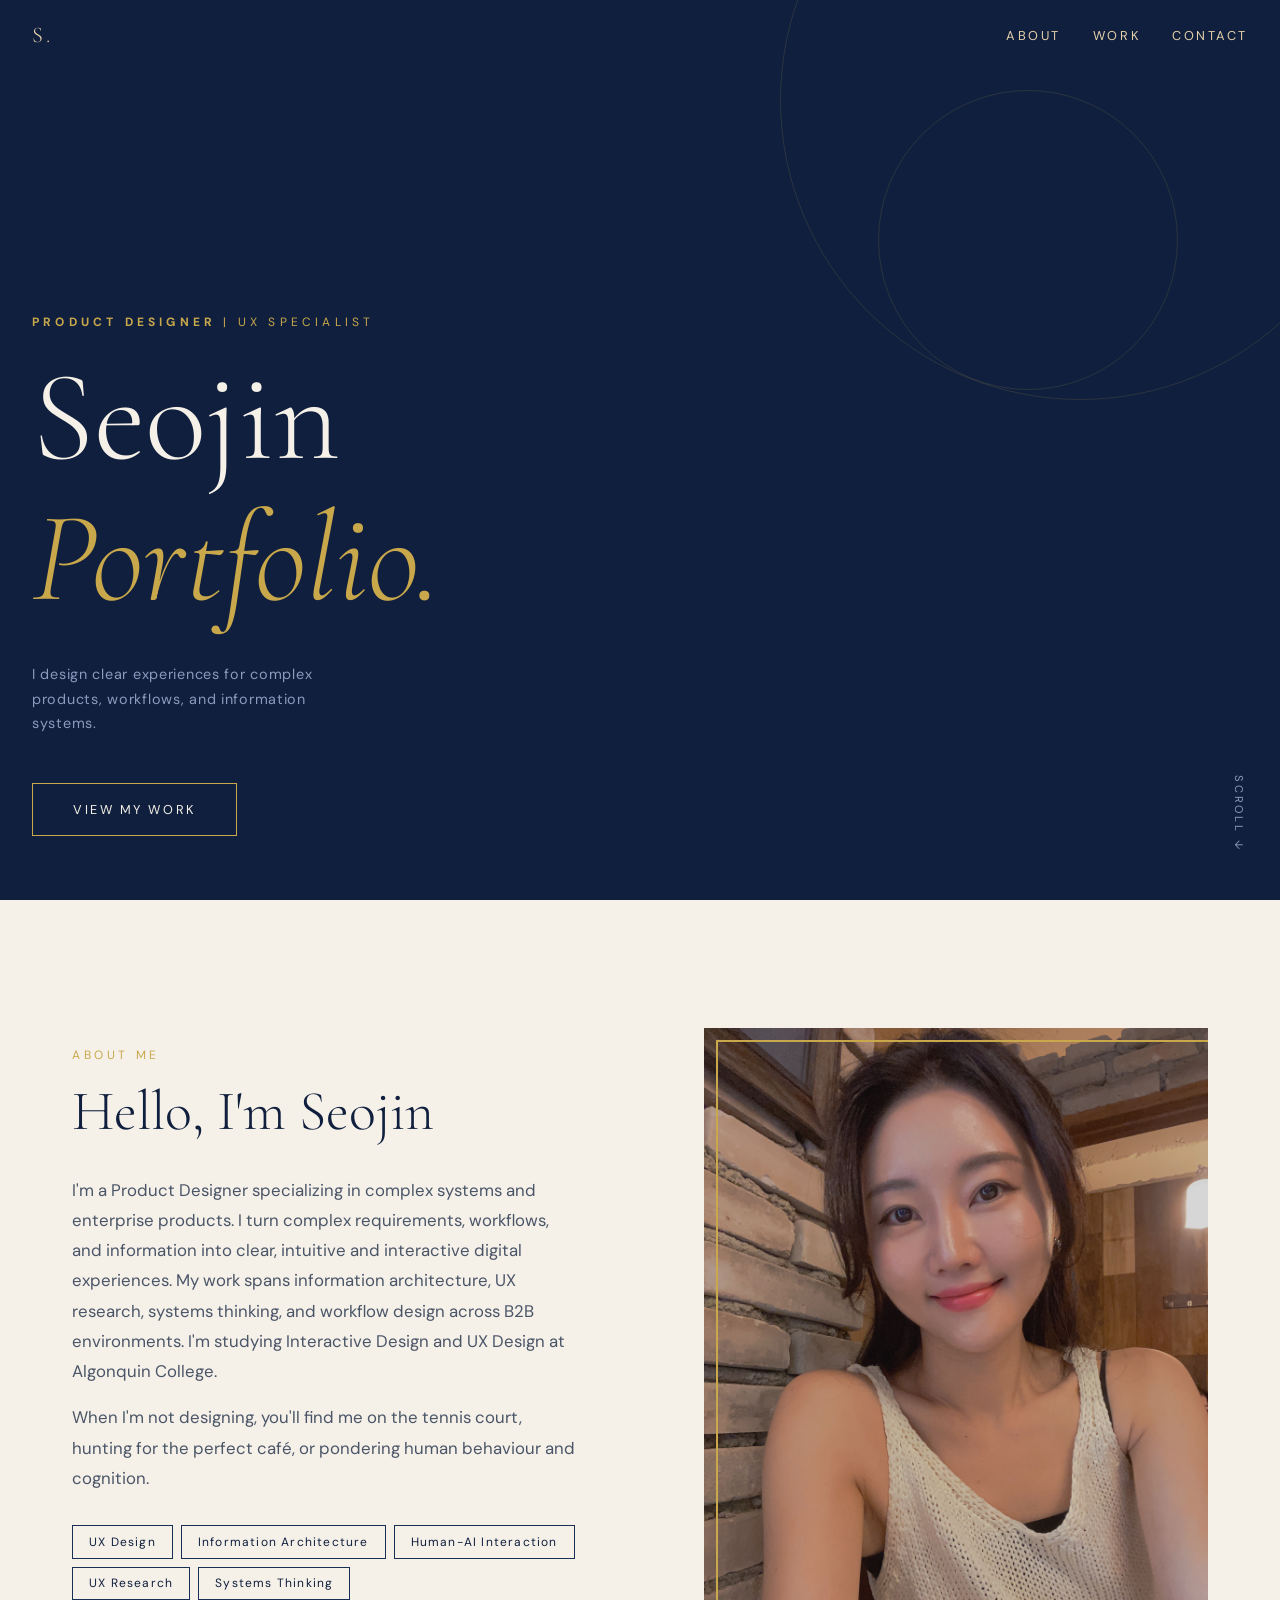
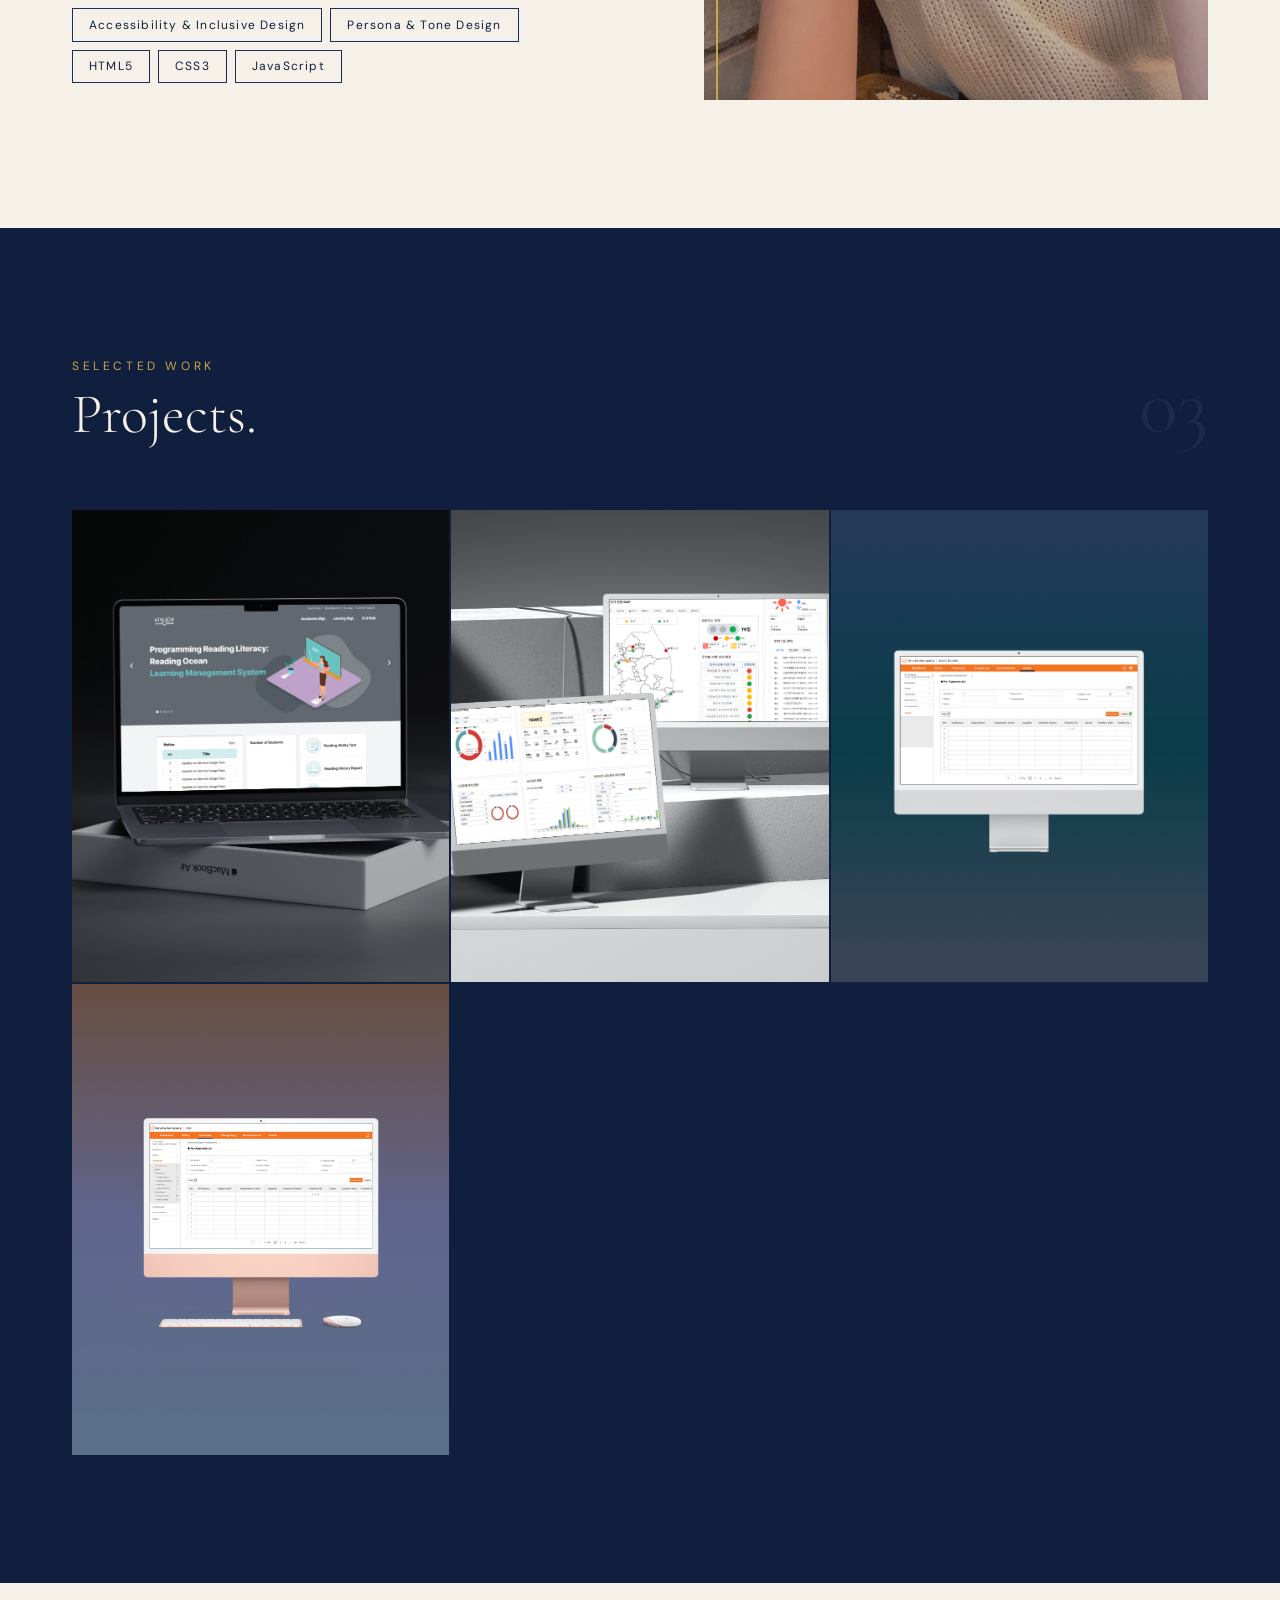
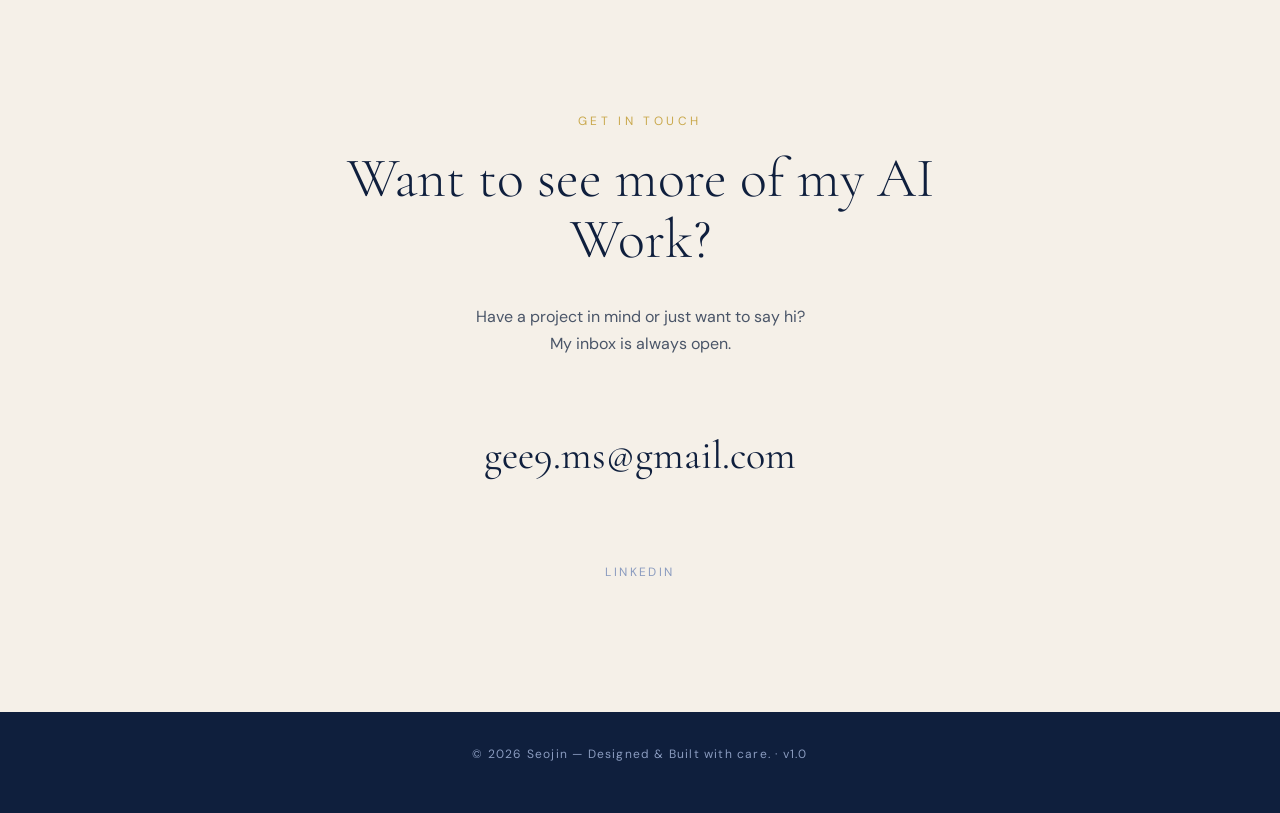
==== commit 169bf803: "Update text for clarity and interactivity" ====
--- a/index.html
+++ b/index.html
@@ -76,7 +76,7 @@
       <h2 class="about__heading">Hello, I'm Seojin</h2>
       <p class="about__text">
         I'm a Product Designer specializing in complex systems and enterprise products.
-        I turn complex requirements, workflows, and information into clear, intuitive and conversational digital experiences.
+        I turn complex requirements, workflows, and information into clear, intuitive and interactive digital experiences.
         My work spans information architecture, UX research, systems thinking, and workflow design
         across B2B environments.
         
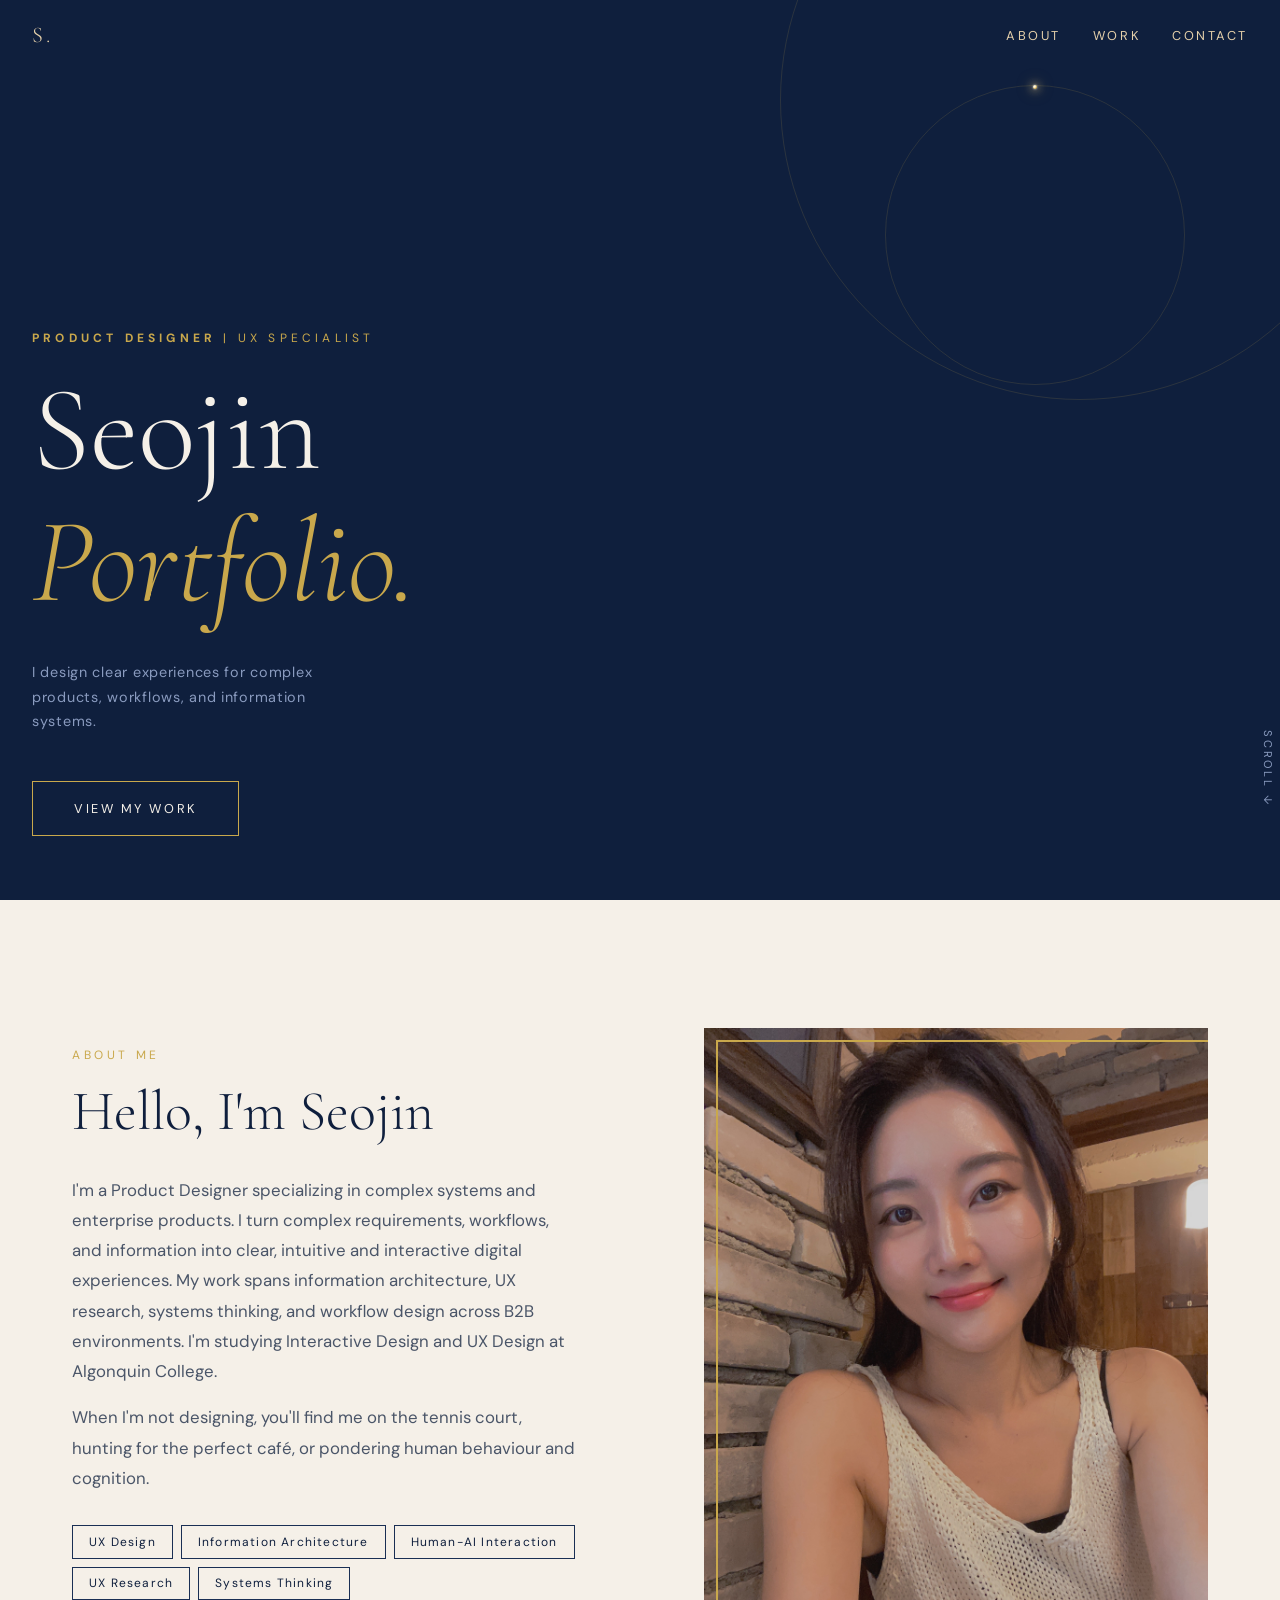
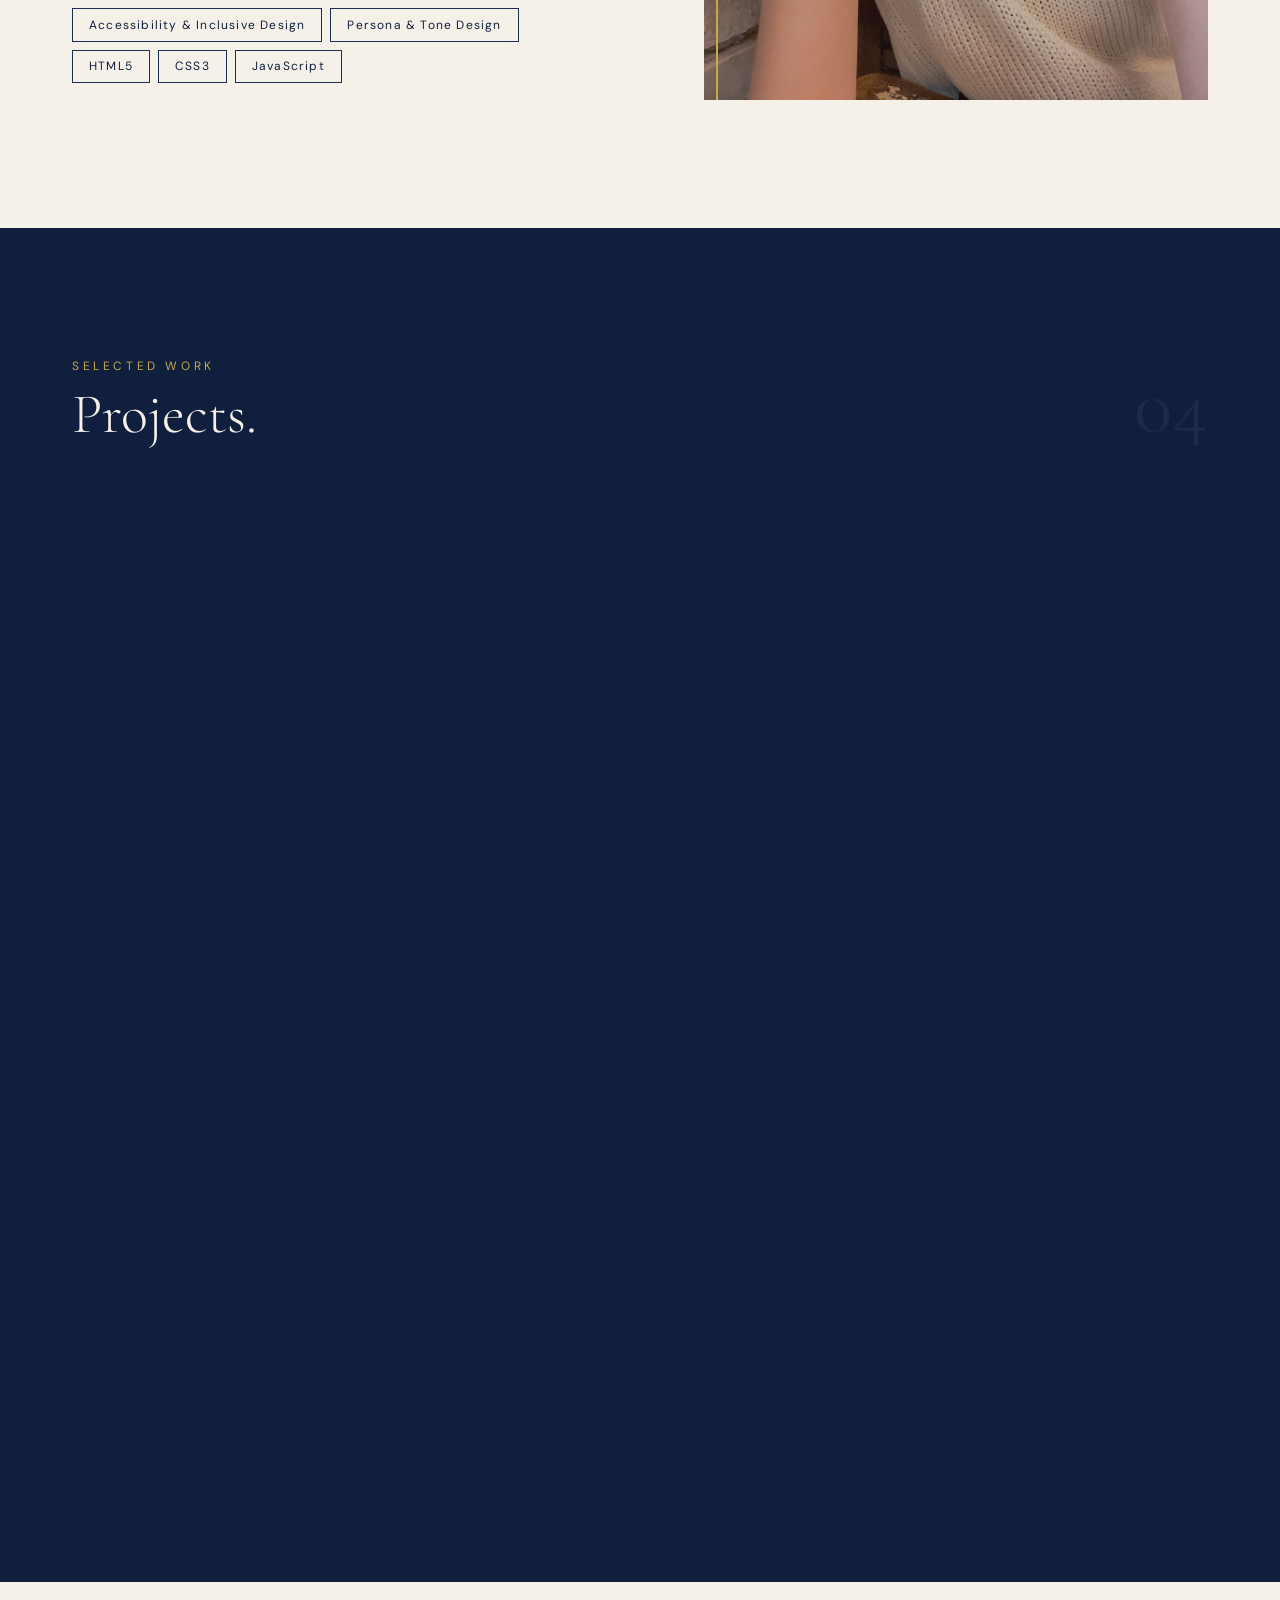
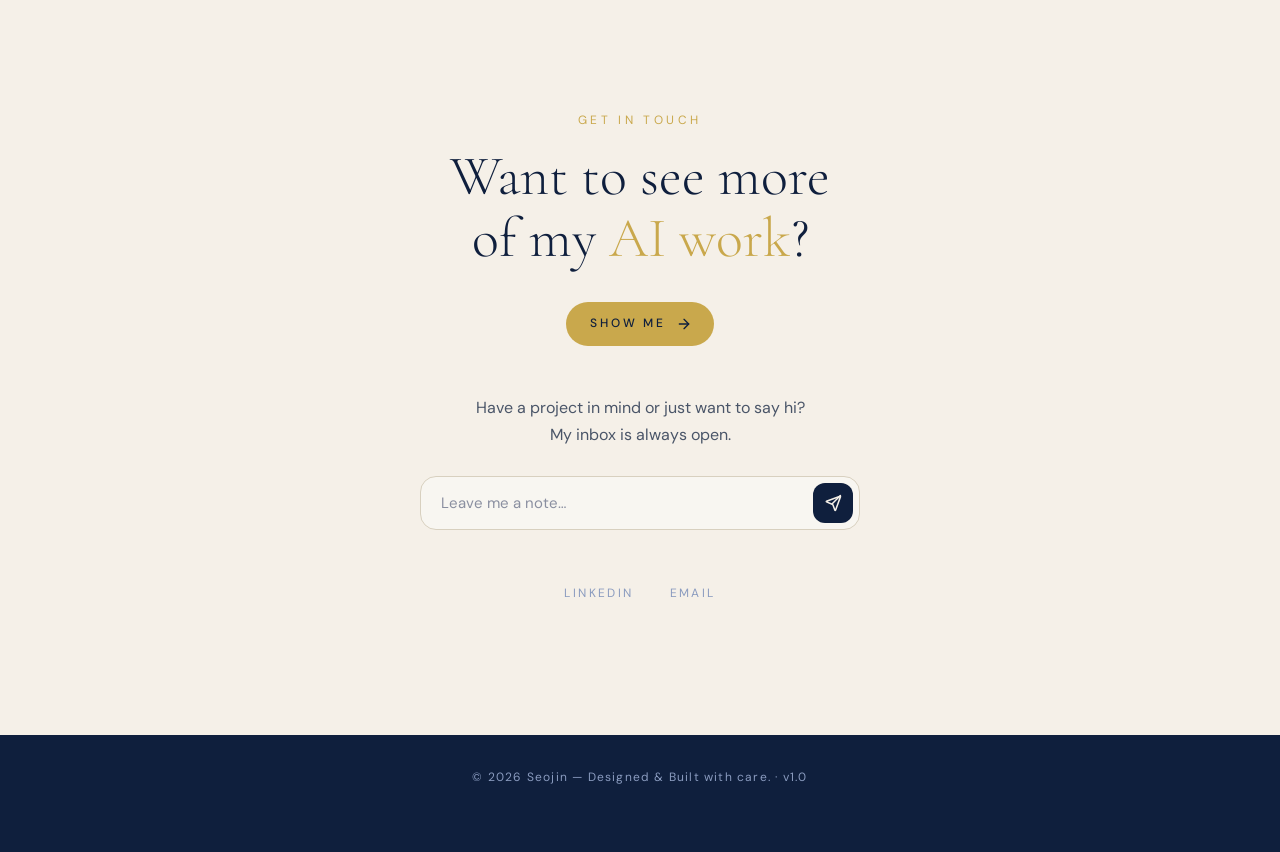
==== commit 0044a746: "Add files via upload" ====
--- a/index.html
+++ b/index.html
@@ -5,28 +5,24 @@
   <meta charset="UTF-8" />
   <meta name="viewport" content="width=device-width, initial-scale=1.0" />
   <title>Seojin — Portfolio</title>
-
-  <!-- Google Fonts -->
-  <link rel="icon" type="image/svg+xml" href="favicon.svg">
+  <meta name="description" content="Seojin — Product Designer and UX Specialist. Clear experiences for complex products, workflows, and information systems." />
+
+  <link rel="icon" type="image/png" href="favicon.png">
+  <link rel="apple-touch-icon" href="favicon.png">
   <link rel="preconnect" href="https://fonts.googleapis.com" />
   <link rel="preconnect" href="https://fonts.gstatic.com" crossorigin />
-  <link href="https://fonts.googleapis.com/css2?family=Cormorant+Garamond:ital,wght@0,300;0,400;1,300;1,400&family=DM+Sans:wght@300;400;500&display=swap" rel="stylesheet" />
-
-  <!-- CSS Normalize — must come BEFORE styles.css -->
+  <link href="https://fonts.googleapis.com/css2?family=Cormorant+Garamond:ital,wght@0,300;0,400;1,300;1,400&family=DM+Sans:wght@300;400;500&family=Newsreader:opsz,wght@6..72,500&display=swap" rel="stylesheet" />
+
   <link rel="stylesheet" href="css/normalize.css" />
-
-  <!-- Main Stylesheet — last link in <head> -->
   <link rel="stylesheet" href="css/styles.css" />
+  <link rel="stylesheet" href="css/site.css" />
 </head>
 
 <body>
- 
-  <!-- =====================================================================
-       Navigation
-       ===================================================================== -->
+
+  <!-- Navigation -->
   <nav class="nav" aria-label="Main navigation">
     <a href="#hero" class="nav__logo">S.</a>
-    
     <ul class="nav__links">
       <li><a href="#about">About</a></li>
       <li><a href="#projects">Work</a></li>
@@ -34,60 +30,49 @@
     </ul>
   </nav>
 
-
-  <!-- =====================================================================
-       SECTION 1 — Hero
-       ===================================================================== -->
+  <!-- SECTION 1 — Hero -->
   <section class="hero" id="hero">
-
-    <!-- Decorative background geometry -->
     <div class="hero__bg" aria-hidden="true">
-      <div class="hero__circle hero__circle--1"></div>
-      <div class="hero__circle hero__circle--2"></div>
+      <div class="hero__circle hero__circle--1"><div class="orbit" data-dir="1" data-delay="0"><i class="bead"></i></div></div>
+      <div class="hero__circle hero__circle--2"><div class="orbit" data-dir="-1" data-delay="0.6"><i class="bead"></i></div></div>
     </div>
 
     <div class="hero__content">
       <p class="hero__eyebrow"><b>Product Designer</b> | UX Specialist</p>
-
       <h1 class="hero__name">
         Seojin
         <span>Portfolio.</span>
       </h1>
-
       <p class="hero__tagline">
         I design clear experiences for complex products, workflows, and information systems.
       </p>
-
       <a href="#projects" class="hero__cta">View My Work</a>
     </div>
 
     <p class="hero__scroll" aria-hidden="true">Scroll ↓</p>
   </section>
 
-
-  <!-- =====================================================================
-       SECTION 2 — About Me
-       ===================================================================== -->
+  <!-- SECTION 2 — About Me -->
   <section class="about" id="about">
-
-    <!-- Text column -->
     <div class="about__text-col">
       <p class="about__label">About Me</p>
-      <h2 class="about__heading">Hello, I'm Seojin</h2>
-      <p class="about__text">
-        I'm a Product Designer specializing in complex systems and enterprise products.
-        I turn complex requirements, workflows, and information into clear, intuitive and interactive digital experiences.
-        My work spans information architecture, UX research, systems thinking, and workflow design
-        across B2B environments.
-        
-        I'm studying Interactive Design and UX Design at Algonquin College.
-      </p>
-      <p class="about__text">
-        When I'm not designing, you'll find me on the tennis court,
-        hunting for the perfect café, or pondering human behaviour and cognition.
-      </p>
-
-      <ul class="about__skills" aria-label="Skills">
+      <h2 class="about__heading reveal">Hello, I'm Seojin</h2>
+      <div class="reveal">
+        <p class="about__text">
+          I'm a Product Designer specializing in complex systems and enterprise products.
+          I turn complex requirements, workflows, and information into clear, intuitive and interactive digital experiences.
+          My work spans information architecture, UX research, systems thinking, and workflow design
+          across B2B environments.
+
+          I'm studying Interactive Design and UX Design at Algonquin College.
+        </p>
+        <p class="about__text">
+          When I'm not designing, you'll find me on the tennis court,
+          hunting for the perfect café, or pondering human behaviour and cognition.
+        </p>
+      </div>
+
+      <ul class="about__skills reveal" aria-label="Skills">
         <li class="about__skill-tag">UX Design</li>
         <li class="about__skill-tag">Information Architecture</li>
         <li class="about__skill-tag">Human-AI Interaction</li>
@@ -95,120 +80,131 @@
         <li class="about__skill-tag">Systems Thinking</li>
         <li class="about__skill-tag">Accessibility & Inclusive Design</li>
         <li class="about__skill-tag">Persona & Tone Design</li>
-                
         <li class="about__skill-tag">HTML5</li>
         <li class="about__skill-tag">CSS3</li>
         <li class="about__skill-tag">JavaScript</li>
       </ul>
     </div>
 
-    <!-- Image / placeholder column -->
-    <div class="about__image-wrap">
-      <img src="images/about.JPG" alt="profile">
-      <div class="about__placeholder" aria-hidden="true">K</div>
-    </div>
-
-  </section>
-
-
-  <!-- =====================================================================
-       SECTION 3 — Projects / Works
-       ===================================================================== -->
+    <div class="about__image-wrap reveal">
+      <img src="images/about.JPG" alt="Portrait of Seojin">
+    </div>
+  </section>
+
+  <!-- SECTION 3 — Projects -->
   <section class="projects" id="projects">
     <div class="container">
-
       <div class="projects__header">
         <div>
           <p class="projects__label">Selected Work</p>
           <h2 class="projects__heading">Projects.</h2>
         </div>
-        <span class="projects__count" aria-hidden="true">03</span>
+        <span class="projects__count" aria-hidden="true">04</span>
       </div>
 
       <ul class="projects__grid" aria-label="Project list">
-
-        <!-- Project 01 -->
-        <li class="project-card project-card--1">
-          <img src="images/reading-main-output.png" alt="brand-identtity-projt">
-          <a href="lms.html">
-          <div class="project-card__inner">
-            <span class="project-card__num">01</span>
-            <h3 class="project-card__title">LMS Redesign</h3>
-            <span class="project-card__tag">B2B · Workflow · UX Research </span>
-          </div>
-          </a>
-        </li>
-
-        <!-- Project 02 -->
-        <li class="project-card project-card--2">
-          <img src="images/knoc-dashboard (2).png" alt="responsive-web-projt">
-          <a href="knoc-dashboard-v2.html">
-          <div class="project-card__inner">
-            <span class="project-card__num">02</span>
-            <h3 class="project-card__title">Public Sector Dashboard</h3>
-            <span class="project-card__tag">Data Visualization · Multi-system Workflow · Enterprise UX</span>
-          </div>
-        </a>
-        </li>
-
-         <!-- Project 03 -->
-        <li class="project-card project-card--3">
-          <img src="images/hanwha-health-hero.png" alt="hanwha-health-benefit-erp-prjt">
-          <a href="hanwha-health.html">
-          <div class="project-card__inner">
-            <span class="project-card__num">03</span>
-            <h3 class="project-card__title">Health benefit ERP</h3>
-            <span class="project-card__tag">IA · Complex Workflow · Reverse Engineering</span>
-          </div>
-          </a>
-        </li>
-        
-        <!-- Project 04 -->
-        <li class="project-card project-card--4">
-          <a href="hanwha-chemical.html">
-          <img src="images/hanwha-solution.png" alt="hanwha-chmcal-supply-erp-prjt">
-           <div class="project-card__inner">
-            <span class="project-card__num">04</span>
-            <h3 class="project-card__title">Chemical Supply Mngt. ERP</h3>
-            <span class="project-card__tag">IA · System Design · ERD data mapping </span>
-          </div>
-          </a>
-        </li>
-
+        <li class="project-card reveal-card">
+          <button type="button" data-case="reading" data-sheet="#F6F3FB" aria-label="Open case study: LMS Redesign">
+            <img src="images/reading-main-output.png" alt="">
+            <div class="project-card__inner">
+              <span class="project-card__num">01</span>
+              <h3 class="project-card__title">LMS Redesign</h3>
+              <span class="project-card__tag">B2B · Workflow · UX Research</span>
+            </div>
+          </button>
+        </li>
+        <li class="project-card reveal-card">
+          <button type="button" data-case="knoc" data-sheet="#F2F7F3" aria-label="Open case study: Public Sector Dashboard">
+            <img src="images/knoc-dashboard (2).png" alt="">
+            <div class="project-card__inner">
+              <span class="project-card__num">02</span>
+              <h3 class="project-card__title">Public Sector Dashboard</h3>
+              <span class="project-card__tag">Data Visualization · Multi-system Workflow · Enterprise UX</span>
+            </div>
+          </button>
+        </li>
+        <li class="project-card reveal-card">
+          <button type="button" data-case="health" data-sheet="#F0F7F8" aria-label="Open case study: Health Benefit ERP">
+            <img src="images/hanwha-health-hero.png" alt="">
+            <div class="project-card__inner">
+              <span class="project-card__num">03</span>
+              <h3 class="project-card__title">Health Benefit ERP</h3>
+              <span class="project-card__tag">IA · Complex Workflow · Reverse Engineering</span>
+            </div>
+          </button>
+        </li>
+        <li class="project-card reveal-card">
+          <button type="button" data-case="hanwha" data-sheet="#FBF4EE" aria-label="Open case study: Chemical Supply Mngt. ERP">
+            <img src="images/hanwha-solution.png" alt="">
+            <div class="project-card__inner">
+              <span class="project-card__num">04</span>
+              <h3 class="project-card__title">Chemical Supply Mngt. ERP</h3>
+              <span class="project-card__tag">IA · System Design · ERD Data Mapping</span>
+            </div>
+          </button>
+        </li>
       </ul>
     </div>
   </section>
 
-
-  <!-- =====================================================================
-       SECTION 4 — Contact
-       ===================================================================== -->
+  <!-- SECTION 4 — Contact -->
   <section class="contact" id="contact">
     <p class="contact__label">Get In Touch</p>
-    <h2 class="contact__heading">Want to see more of my AI Work?</h2>
+    <h2 class="contact__heading">Want to see more<br>of my <em>AI work</em>?</h2>
+
+    <a class="showme" href="https://seojin-constellation-2.netlify.app/" target="_blank" rel="noopener">
+      Show me
+      <svg width="16" height="16" viewBox="0 0 24 24" fill="none" stroke="currentColor" stroke-width="2" stroke-linecap="round" stroke-linejoin="round" aria-hidden="true"><path d="M5 12h14"/><path d="m12 5 7 7-7 7"/></svg>
+    </a>
+
     <p class="contact__text">
       Have a project in mind or just want to say hi?<br />
       My inbox is always open.
     </p>
 
-    <a href="mailto:gee9.ms@gmail.com" class="contact__email">
-      gee9.ms@gmail.com
-    </a>
-
-    <ul class="contact__socials" aria-label="Social links">
-      <li><a href="#" class="contact__social-link"></a></li>
-      <li><a href="https://linkedin.com/in/seojin10" class="contact__social-link" target="_blank" rel="noopenner noreferrer">LinkedIn</a></li>
-      <li><a href="#" class="contact__social-link"></a></li>
+    <form class="note" id="note" novalidate>
+      <div class="note__box">
+        <div class="note__field">
+          <input class="note__input" id="noteInput" type="text" placeholder="Leave me a note…" autocomplete="off" aria-label="Your note">
+        </div>
+        <button class="note__send" type="submit" aria-label="Send">
+          <svg width="18" height="18" viewBox="0 0 24 24" fill="none" stroke="currentColor" stroke-width="2" stroke-linecap="round" stroke-linejoin="round" aria-hidden="true"><path d="M14.5 21.7a.5.5 0 0 0 .9 0L22 3.5a.5.5 0 0 0-.6-.6L3.3 9.6a.5.5 0 0 0 0 .9l7.6 3.1a2 2 0 0 1 1.1 1.1z"/><path d="m21.9 2.1-10.9 11"/></svg>
+        </button>
+      </div>
+      <p class="note__hint" id="noteHint" aria-live="polite"></p>
+    </form>
+
+    <ul class="contact__links" aria-label="Contact links">
+      <li><a class="contact__link" href="https://linkedin.com/in/seojin10" target="_blank" rel="noopener noreferrer">LinkedIn</a></li>
+      <li><a class="contact__link" id="emailLink" href="mailto:gee9.ms@gmail.com">Email</a></li>
     </ul>
   </section>
 
-
-  <!-- =====================================================================
-       Footer
-       ===================================================================== -->
   <footer class="footer">
     <p>&copy; 2026 Seojin — Designed &amp; Built with care. · v1.0</p>
   </footer>
 
+  <!-- Case study modal -->
+  <div class="modal" id="modal" hidden>
+    <div class="modal__scroller" id="modalScroller">
+      <div class="modal__track" id="modalTrack">
+        <div class="modal__sheet" id="modalSheet">
+          <div class="cs site" id="csHost">
+            <nav class="cs-prog" id="csProg" aria-label="Case study progress" hidden></nav>
+            <article class="cs-doc" id="csDoc"></article>
+          </div>
+          <div class="modal__foot">
+            <button type="button" class="modal__back" id="modalBack">Back to projects</button>
+          </div>
+        </div>
+      </div>
+    </div>
+    <button type="button" class="modal__close" id="modalClose" aria-label="Close">
+      <svg width="20" height="20" viewBox="0 0 24 24" fill="none" stroke="currentColor" stroke-width="1.6" stroke-linecap="round" aria-hidden="true"><path d="M18 6 6 18"/><path d="m6 6 12 12"/></svg>
+    </button>
+  </div>
+
+  <script src="js/case-study.js"></script>
+  <script src="js/main.js"></script>
 </body>
 </html>
--- a/css/site.css
+++ b/css/site.css
@@ -0,0 +1,200 @@
+/* ==========================================================================
+   site.css — Framer version changes, layered over styles.css
+   ========================================================================== */
+
+/* Nav */
+.nav { padding: 16px 32px; }
+.nav__logo { font-size: 22.4px; }
+.nav__links a { font-size: 12.8px; letter-spacing: .2em; transition: opacity .25s ease; }
+.nav__links a::after { display: none; }
+.nav__links a:hover { opacity: .6; }
+.nav a:focus, .nav a:focus-visible { outline: none; }
+
+/* Hero — rings stay still, bead swings on them */
+.hero { padding: 128px 32px 64px; }
+.hero__circle--1, .hero__circle--2 { animation: none; }
+.hero__circle--2 { top: 85px; right: 95px; }
+.hero__name { font-size: clamp(3.5rem, 10vw, 120px); }
+.hero__tagline { font-size: 14.4px; max-width: 320px; }
+.hero__cta {
+  padding: 15.4px 41px;
+  transition: background-color .5s ease, transform .5s ease;
+}
+.hero__cta:hover {
+  background-color: rgba(201, 168, 76, .18);
+  color: var(--cream);
+  transform: translateY(-3px);
+}
+.hero__scroll { right: 3px; bottom: 77px; }
+
+.orbit {
+  position: absolute; inset: 0;
+  will-change: transform;
+}
+.bead {
+  position: absolute; left: 50%; top: 0;
+  width: 4px; height: 4px; margin: -1.5px 0 0 -2px;
+  border-radius: 50%;
+  background: radial-gradient(circle at 30% 30%, #fff 0%, #fff0c8 30%, #e2be60 65%, #a07a26 100%);
+  box-shadow: 0 0 2px rgba(255,255,255,.9), 0 0 8px 1px rgba(255,220,140,.75), 0 0 16px 2px rgba(201,168,76,.35);
+}
+
+/* Scroll reveal */
+.reveal, .reveal-card {
+  opacity: 0;
+  transform: translateY(32px);
+  transition: opacity 1s cubic-bezier(.22,1,.36,1), transform 1s cubic-bezier(.22,1,.36,1);
+}
+.reveal-card { transform: translateY(56px) scale(.98); transition-delay: .1s; }
+.reveal.in, .reveal-card.in { opacity: 1; transform: none; }
+
+/* About */
+.about { max-width: 1200px; margin: 0 auto; gap: 128px; padding: 128px 32px; }
+.about__label { font-size: 12px; letter-spacing: .3em; }
+.about__heading { font-size: clamp(2rem, 5vw, 56px); }
+.about__text { font-size: 16.8px; line-height: 1.8; }
+.about__skill-tag { padding: 5.6px 16px; font-size: 12px; border: 1px solid #1a2f54; transition: background-color .25s ease; }
+.about__skill-tag:hover { background-color: #e8e0d0; }
+.about__image-wrap { aspect-ratio: .75; }
+.about__image-wrap img { width: 100%; height: 100%; object-fit: cover; }
+
+/* Projects */
+.projects { padding: 128px 32px; }
+.projects .container { max-width: 1200px; padding: 0 32px; }
+.projects__header { margin-bottom: 64px; }
+.projects__heading { font-size: clamp(2rem, 5vw, 56px); }
+.projects__count { font-size: 80px; }
+.project-card { aspect-ratio: auto; height: 471px; }
+.project-card button {
+  all: unset; display: block; position: relative;
+  width: 100%; height: 100%; cursor: pointer;
+}
+.project-card button:focus-visible { outline: 2px solid var(--gold); outline-offset: -2px; }
+.project-card img { position: absolute; inset: 0; width: 100%; height: 100%; object-fit: cover; }
+.project-card__inner,
+.project-card:hover .project-card__inner {
+  transform: none;
+  padding: 32px; gap: 8px;
+  background: linear-gradient(0deg, rgba(15,31,61,.95) 0%, transparent 60%);
+}
+.project-card__num { font-family: var(--font-display); font-size: 12px; color: var(--gold); letter-spacing: .2em; }
+.project-card__title { font-family: var(--font-display); font-size: 24px; font-weight: 300; color: var(--cream); }
+.project-card__tag { font-family: var(--font-body); font-size: 11.2px; text-transform: uppercase; letter-spacing: .15em; color: var(--text-muted); }
+
+/* Contact */
+.contact { max-width: 700px; margin: 0 auto; padding: 128px 32px; text-align: center; display: flex; flex-direction: column; align-items: center; }
+.contact__label { margin-bottom: 16px; }
+.contact__heading { font-size: clamp(2rem, 5vw, 56px); margin: 0; }
+.contact__heading em { font-style: normal; color: var(--gold); }
+
+.showme {
+  margin-top: 32px;
+  display: inline-flex; align-items: center; gap: 10px;
+  height: 44px; padding: 0 22px 0 24px; border-radius: 22px;
+  background: var(--gold); color: var(--navy);
+  font-family: var(--font-body); font-size: 12px; font-weight: 500;
+  letter-spacing: .24em; text-transform: uppercase;
+  transition: transform .45s cubic-bezier(.34, 1.9, .5, 1);
+}
+.showme:hover { transform: scale(1.1); }
+.showme:active { transform: scale(.94); transition-duration: .12s; }
+
+.contact .contact__text { margin: 48px 0 0; }
+
+/* Note form */
+.note { margin-top: 28px; width: 100%; max-width: 440px; text-align: left; }
+.note__box {
+  display: flex; align-items: center; gap: 8px;
+  border: 1px solid #d8d0bf; border-radius: 16px; background: #f8f6f1;
+  padding: 6px 6px 6px 18px;
+}
+.note__field { position: relative; flex: 1; height: 40px; overflow: hidden; }
+.note__input {
+  position: absolute; inset: 0; width: 100%; height: 40px;
+  border: 0; outline: 0; background: transparent;
+  font: 15px var(--font-body); color: var(--navy);
+  transition: transform .35s cubic-bezier(.22,1,.36,1), opacity .35s ease;
+}
+.note__input::placeholder { color: #8a8fa0; }
+.note__input.out { transform: translateY(-100%); opacity: 0; }
+.note__input.pre { transform: translateY(100%); opacity: 0; transition: none; }
+.note__send {
+  flex: none; width: 40px; height: 40px; border: 0; border-radius: 12px;
+  background: var(--navy); color: var(--cream); cursor: pointer;
+  display: grid; place-items: center;
+}
+.note__send svg { transition: transform .7s cubic-bezier(.5,0,.75,0), opacity .7s ease; }
+.note__send.fly svg { transform: translate(180px, -70px) rotate(-20deg); opacity: 0; }
+.note__hint { min-height: 20px; margin: 8px 0 0 18px; font-size: 13px; color: #8a8fa0; }
+.note__hint.err { color: #B42318; }
+.note__hint.ok { color: var(--gold); }
+
+.contact__links { margin-top: 20px; display: flex; gap: 36px; justify-content: center; }
+.contact__link {
+  position: relative; display: inline-block;
+  font-family: var(--font-body); font-size: 12px; letter-spacing: .2em; text-transform: uppercase;
+  color: #8a9bbf; padding-bottom: 4px;
+  transition: opacity .35s ease, transform .35s ease;
+}
+.contact__link::after {
+  content: ''; position: absolute; left: 0; bottom: 0; width: 0; height: 1px;
+  background: currentColor; transition: width .35s ease;
+}
+.contact__link:hover { opacity: .7; transform: translateY(-2px); }
+.contact__link:hover::after { width: 100%; }
+
+/* Footer */
+.footer { padding: 32px 32px 48px; font-size: 12px; }
+
+/* Modal */
+body.modal-open { overflow: hidden; }
+.modal {
+  position: fixed; inset: 0; z-index: 1000;
+  background: rgba(15,31,61,.78);
+  opacity: 0; transition: opacity .25s ease;
+}
+.modal.show { opacity: 1; transition-duration: .3s; }
+.modal__scroller { position: absolute; inset: 0; height: 100vh; overflow: auto; overscroll-behavior: contain; }
+.modal__track { padding: 40px 0 96px; min-height: 100%; box-sizing: border-box; }
+.modal__sheet {
+  width: 92%; max-width: 1280px; margin: 0 auto;
+  border-radius: 6px; overflow: hidden;
+  box-shadow: 0 30px 80px rgba(0,0,0,.35);
+  transform: translateY(24px) scale(.96); opacity: 0;
+  transition: transform .45s cubic-bezier(.3,1.25,.5,1), opacity .3s ease;
+}
+.modal.show .modal__sheet { transform: none; opacity: 1; }
+.modal__foot { padding: 40px 32px 80px; display: flex; justify-content: center; }
+.modal__back {
+  background: transparent; border: 1px solid var(--navy); color: var(--navy);
+  padding: 14px 32px; cursor: pointer;
+  font: 11.9px var(--font-body); letter-spacing: .2em; text-transform: uppercase;
+  transition: transform .4s ease, background-color .4s ease;
+}
+.modal__back:hover { transform: translateY(-3px); background: #e8e0d0; }
+.modal__close {
+  position: fixed; top: 24px; right: 28px; z-index: 2;
+  width: 48px; height: 48px; border-radius: 50%;
+  background: var(--cream); color: var(--navy); cursor: pointer;
+  border: 1px solid rgba(15,31,61,.15);
+  box-shadow: 0 6px 20px rgba(0,0,0,.18);
+  display: grid; place-items: center;
+  transition: transform .4s ease, background-color .4s ease;
+}
+.modal__close:hover { transform: rotate(90deg); background: #e8e0d0; }
+
+@media (max-width: 900px) {
+  .about { gap: 64px; }
+  .project-card { height: 420px; }
+}
+@media (max-width: 600px) {
+  .hero__circle--2 { right: 20px; }
+  .projects .container { padding: 0; }
+  .modal__sheet { width: 100%; border-radius: 0; }
+  .modal__track { padding-top: 0; }
+  .modal__close { top: 12px; right: 12px; }
+}
+
+@media (prefers-reduced-motion: reduce) {
+  .reveal, .reveal-card { opacity: 1; transform: none; transition: none; }
+}
